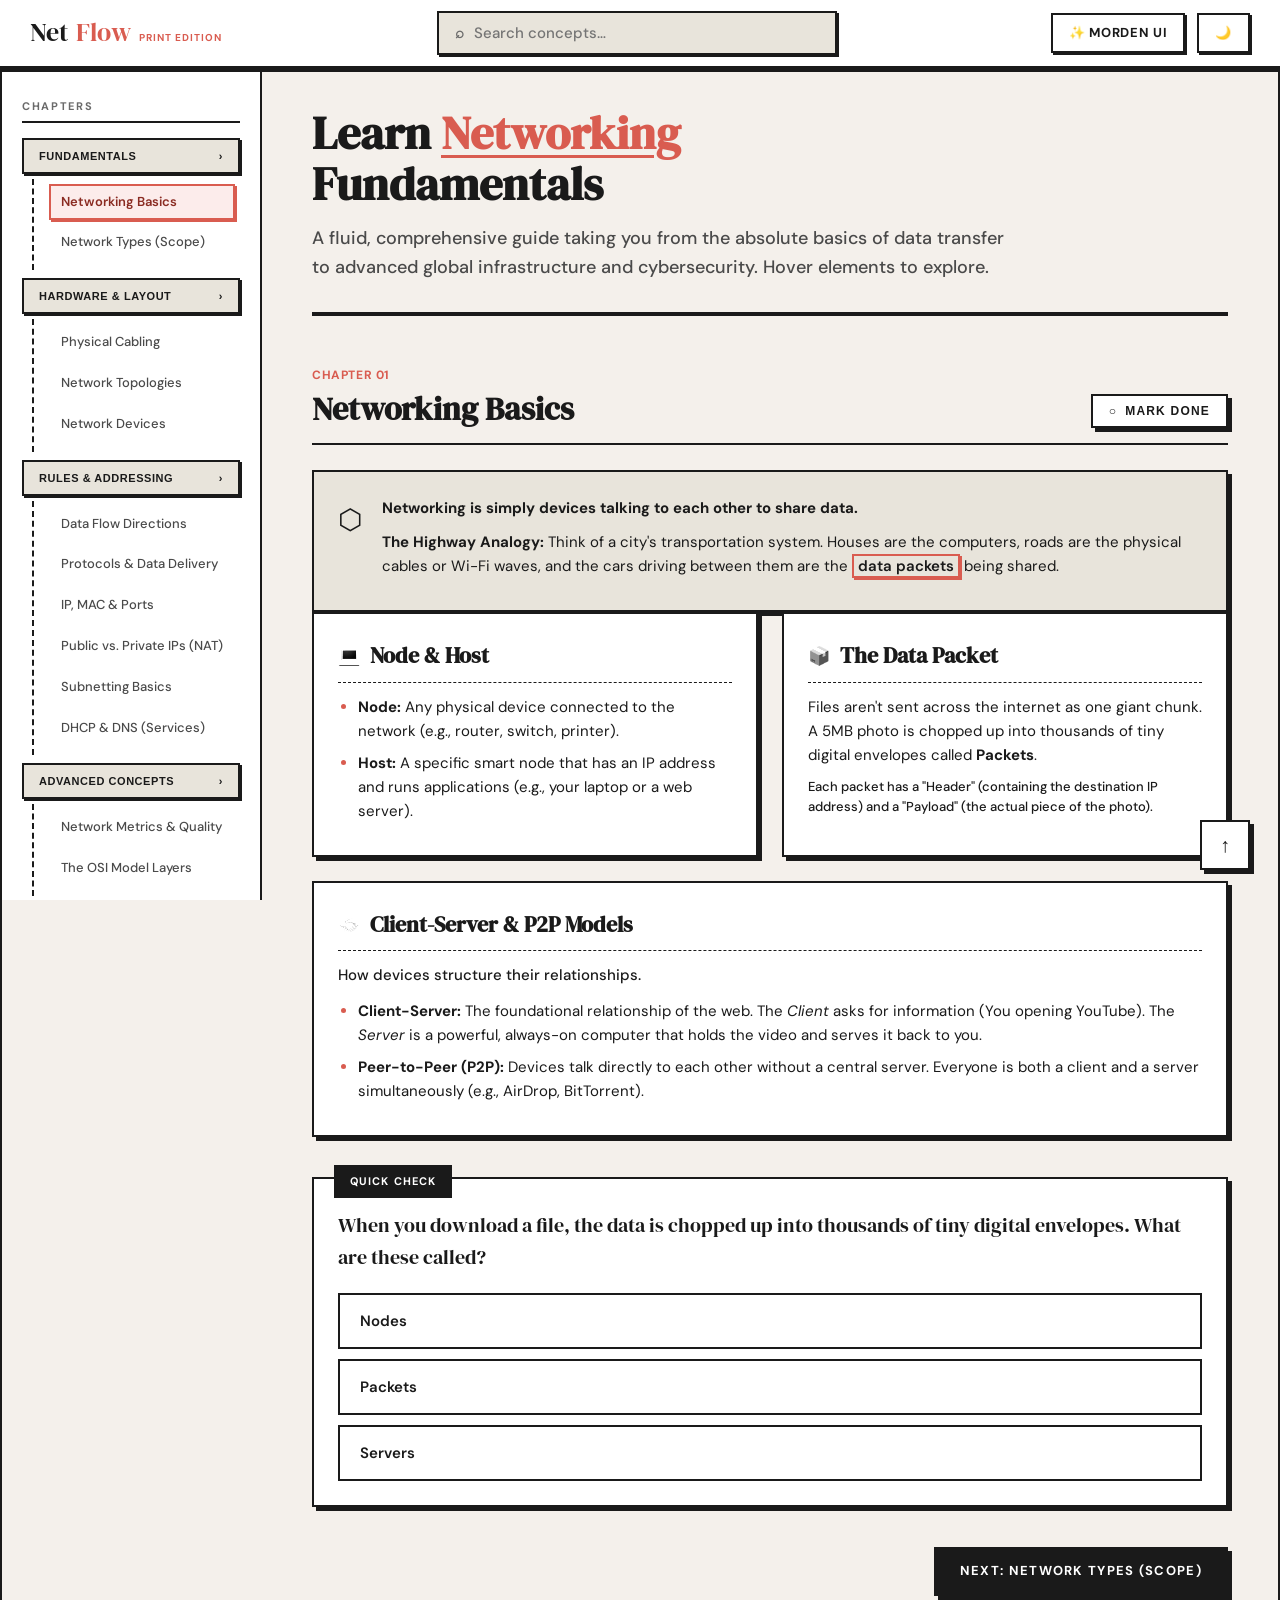
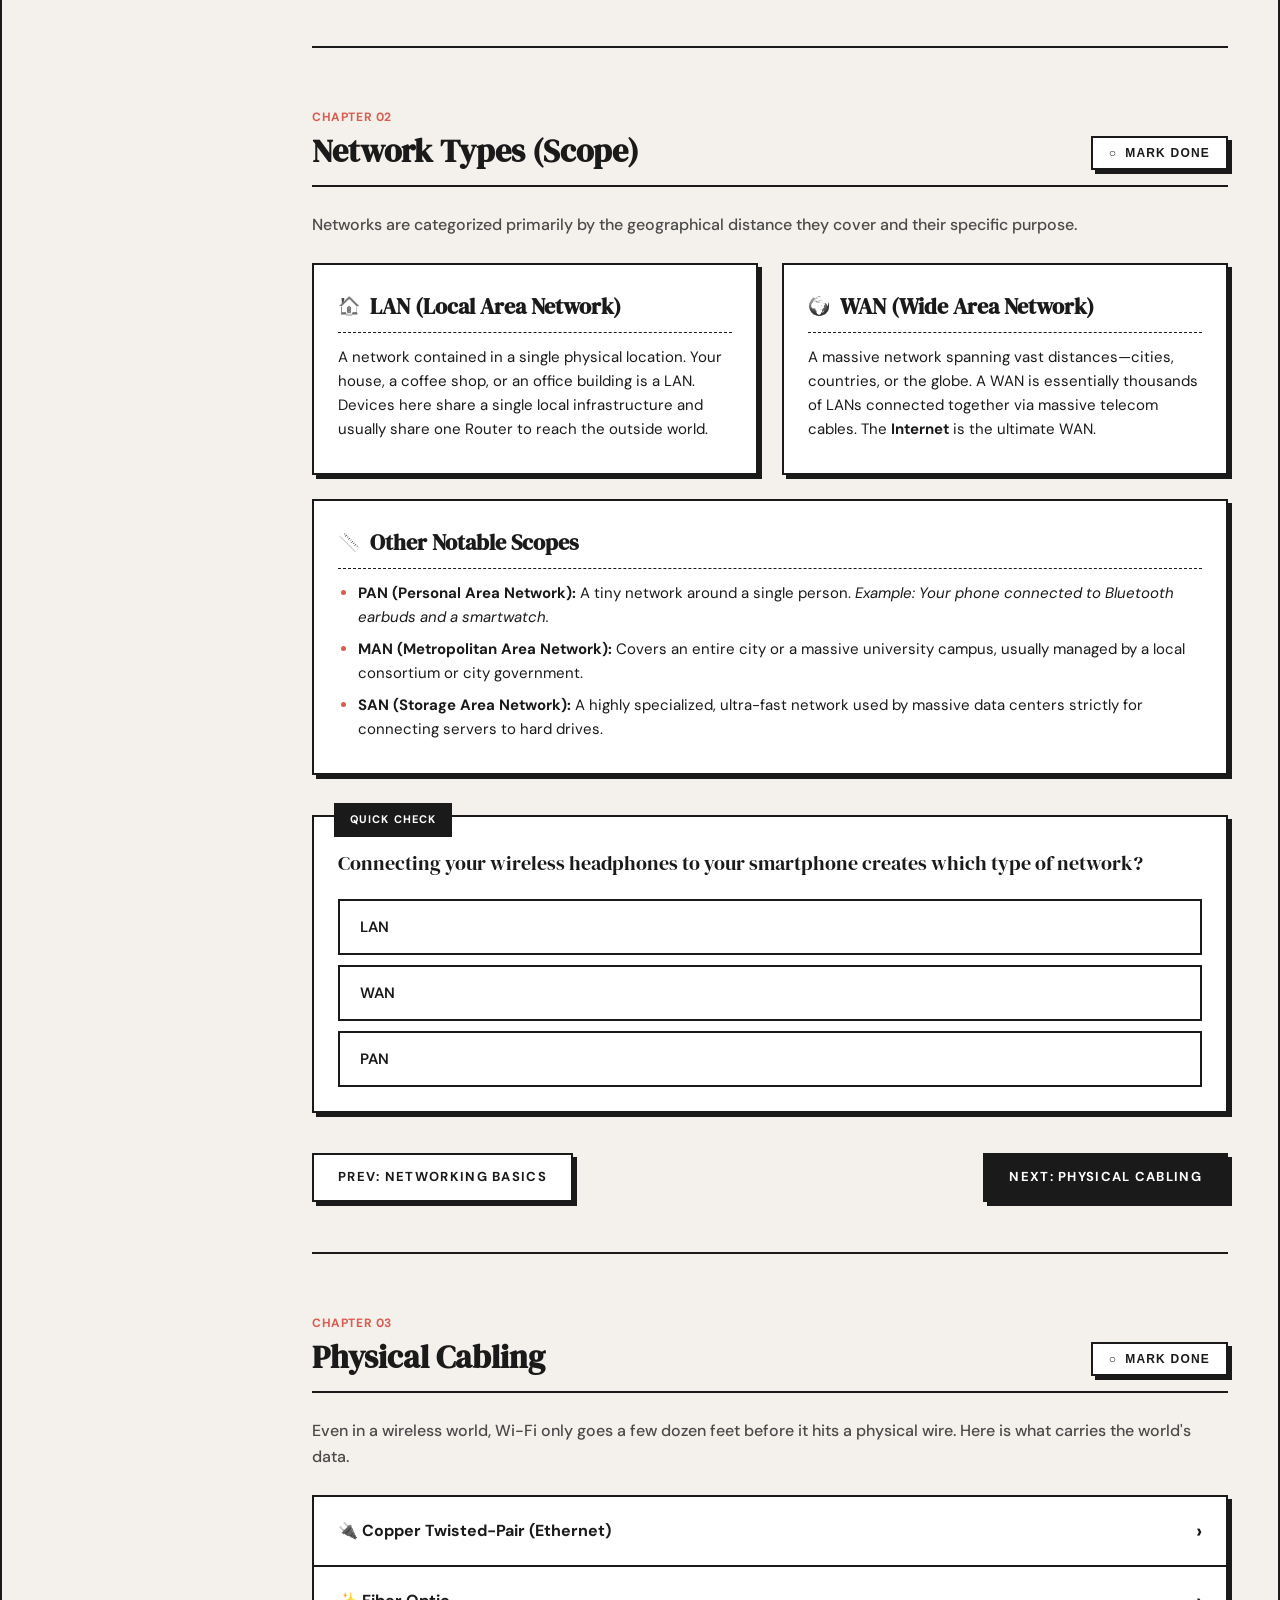
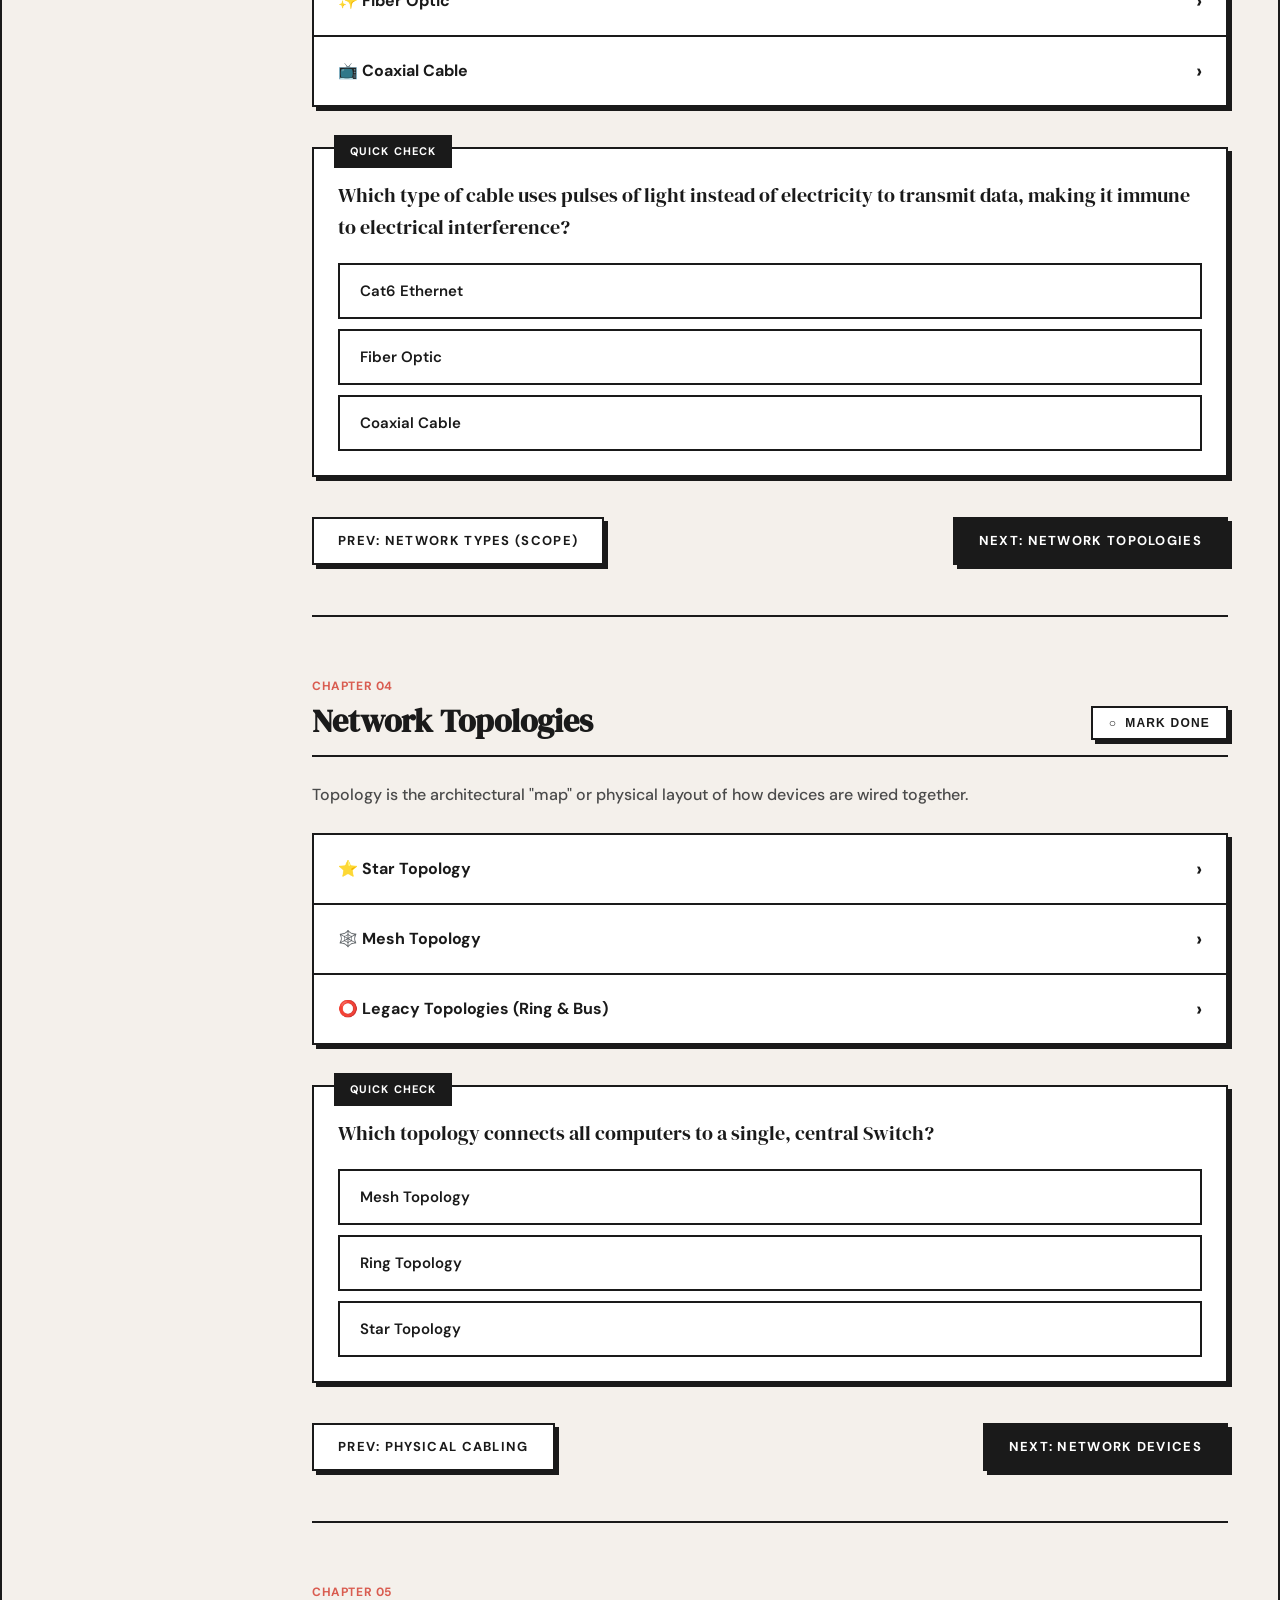
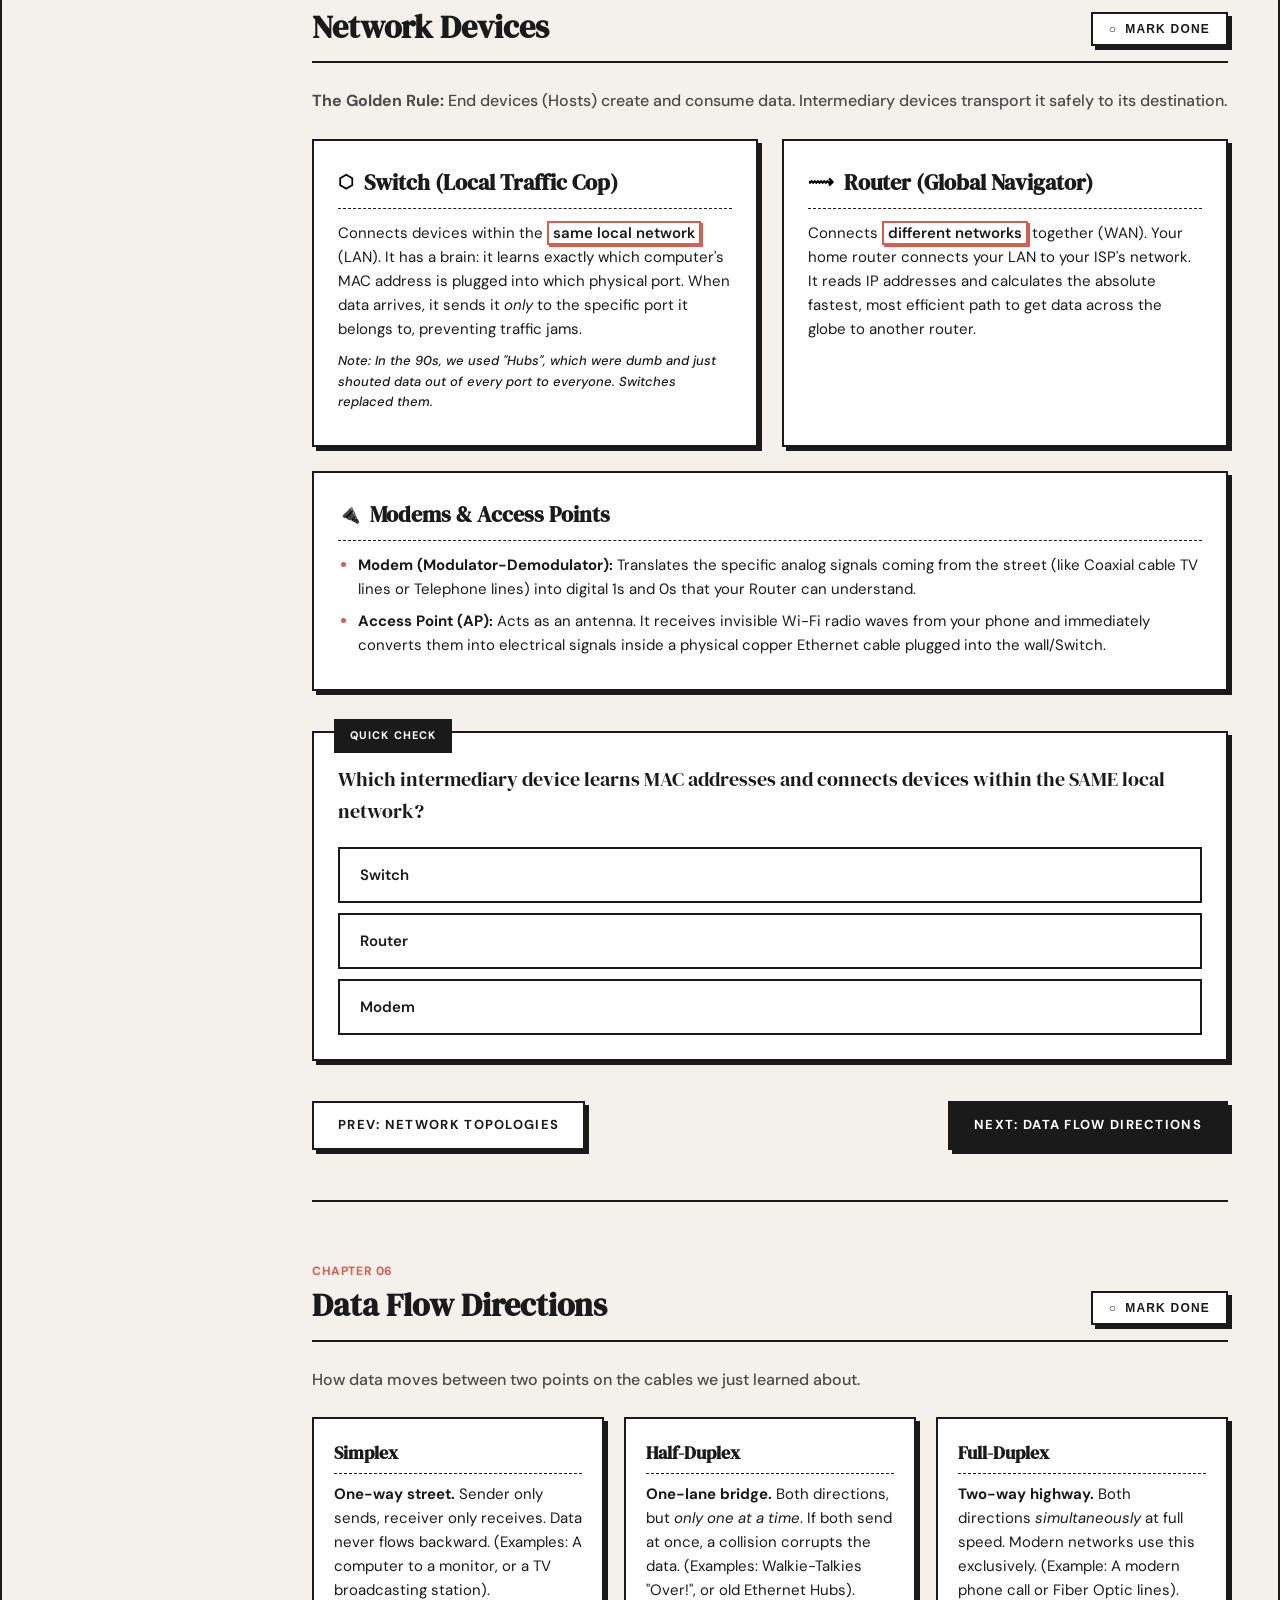
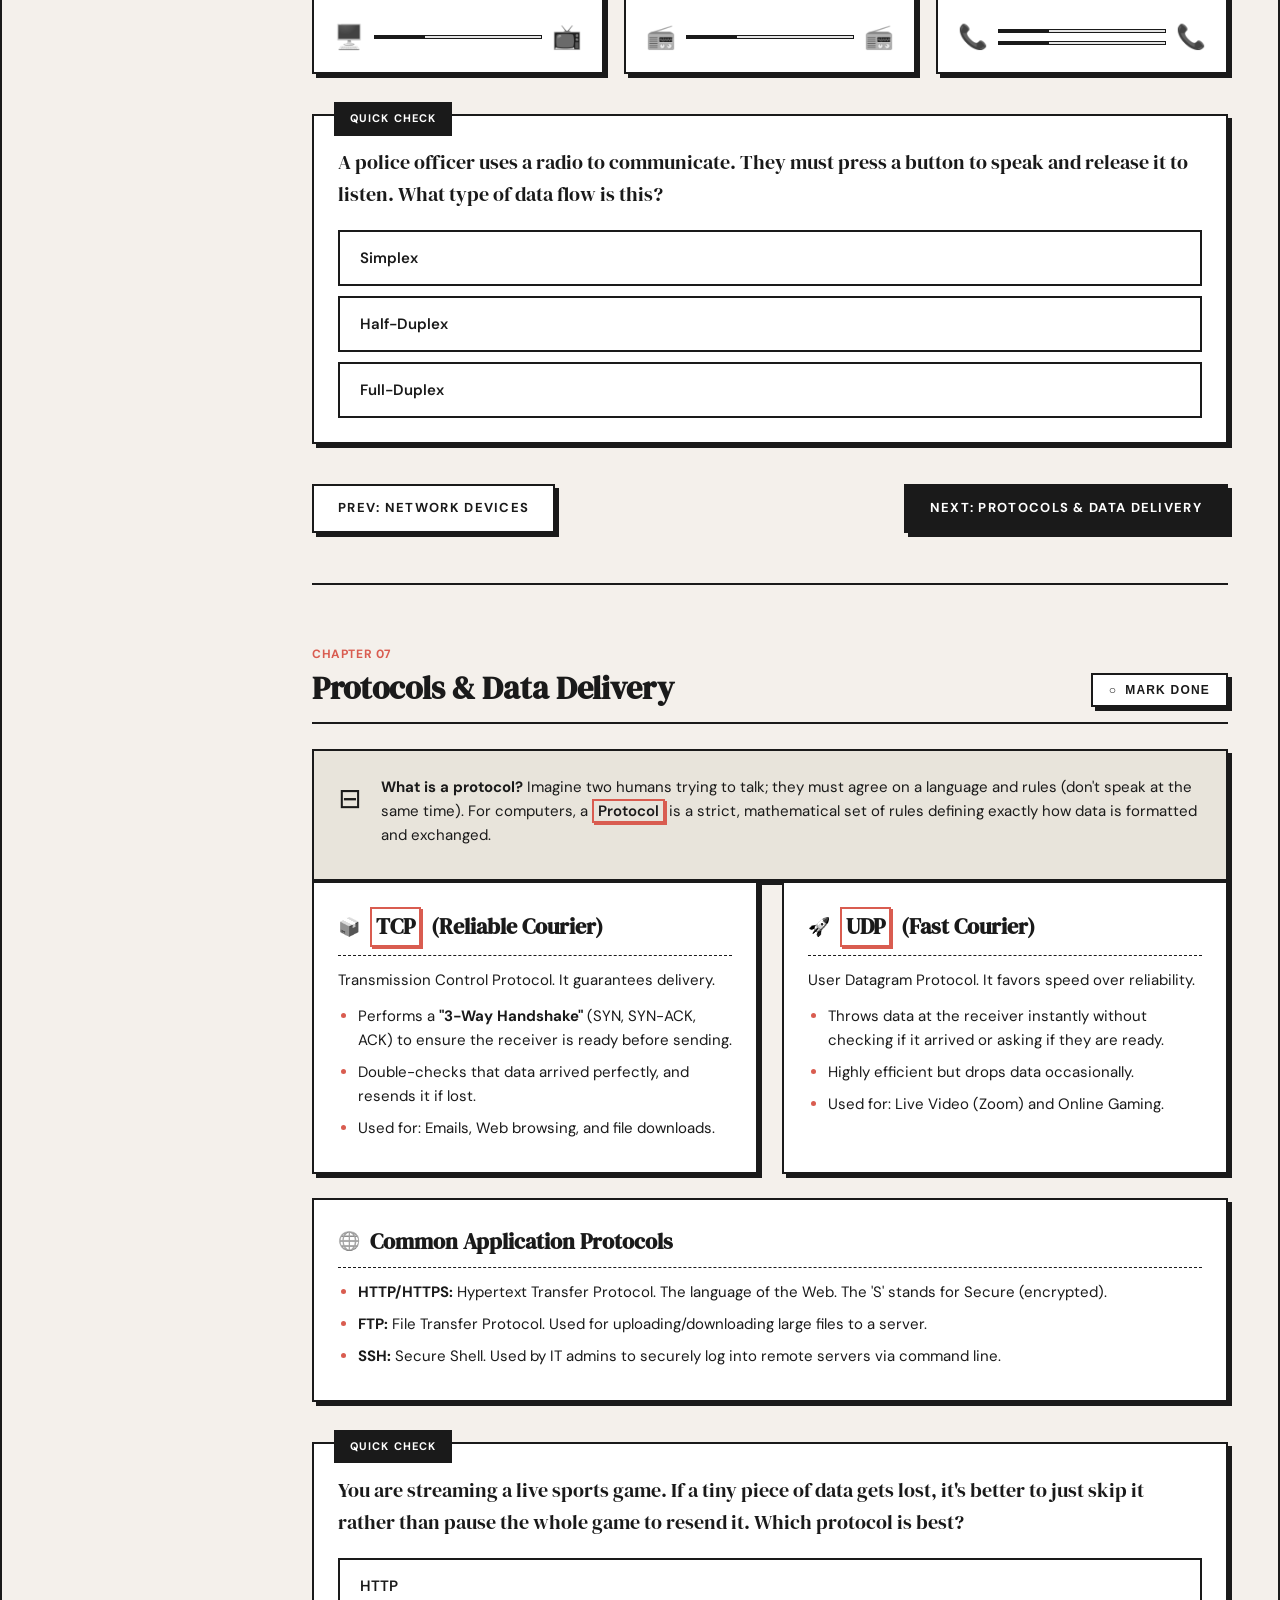
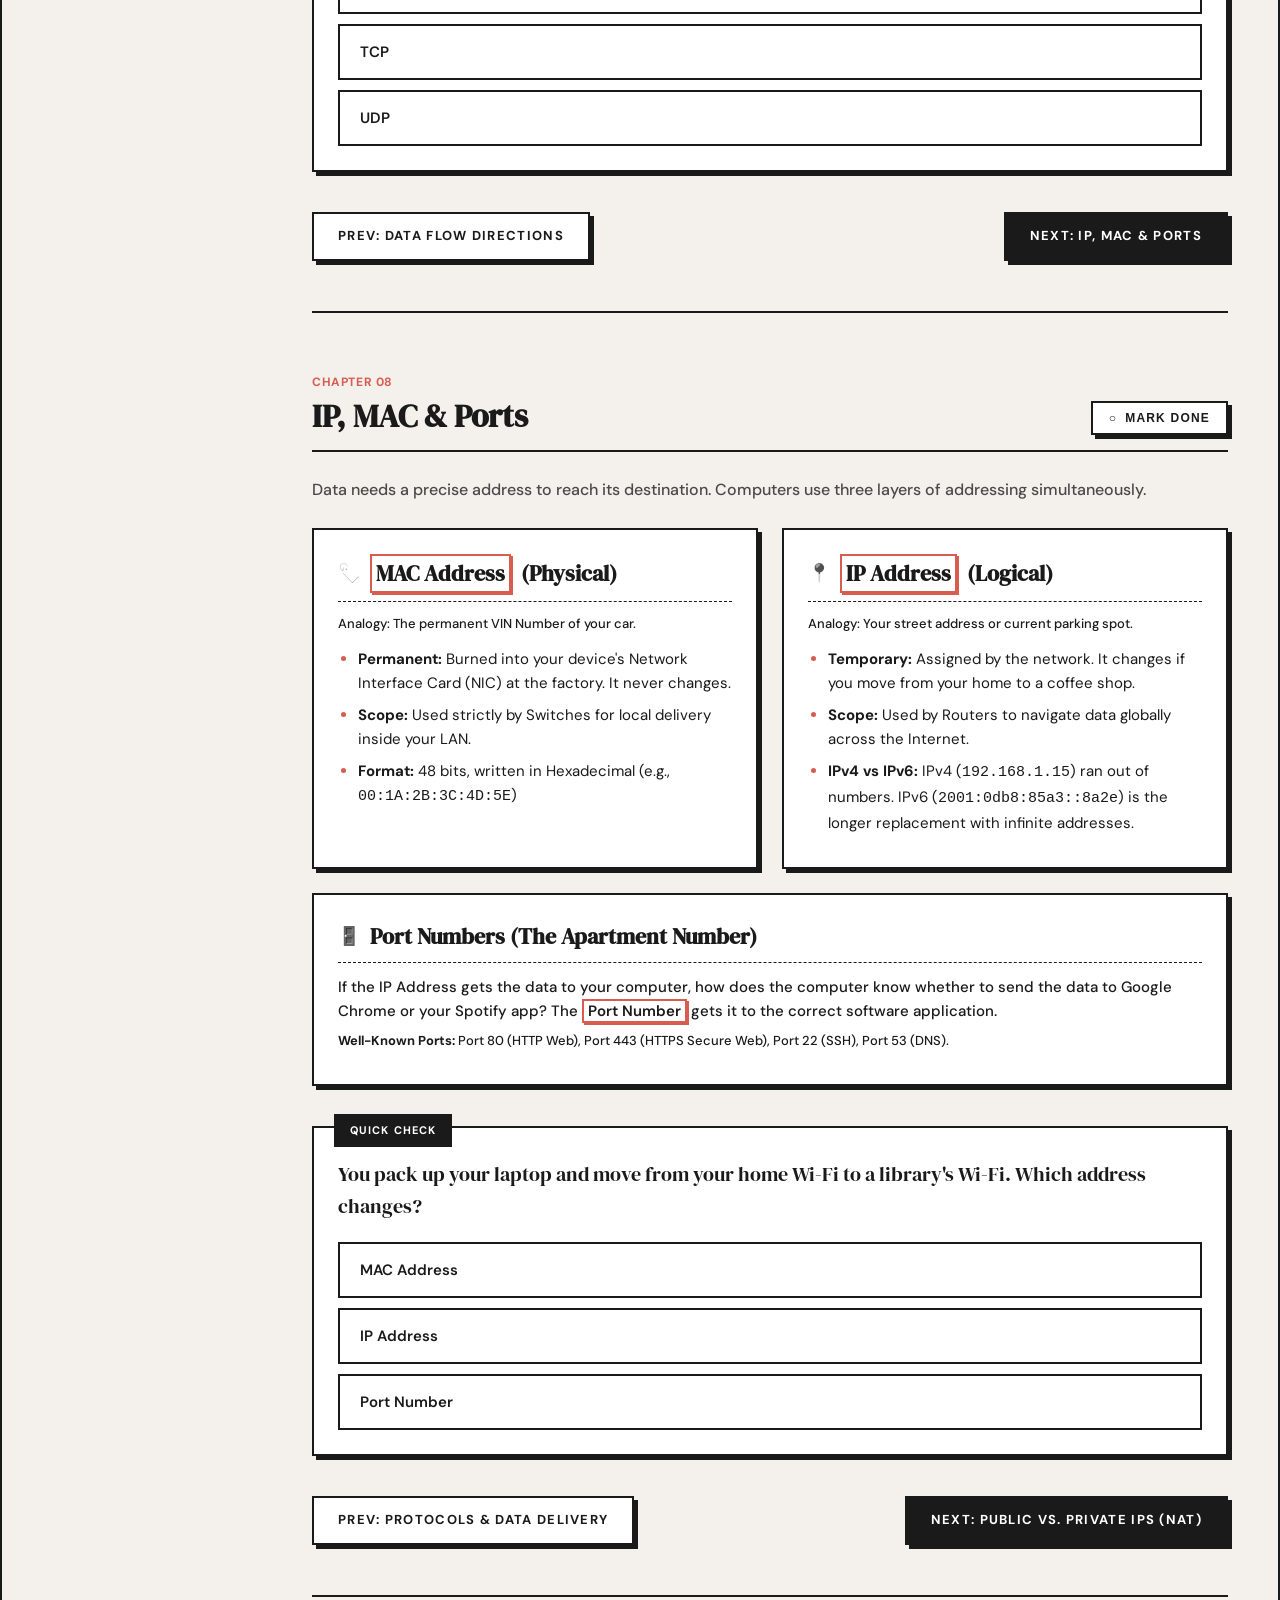
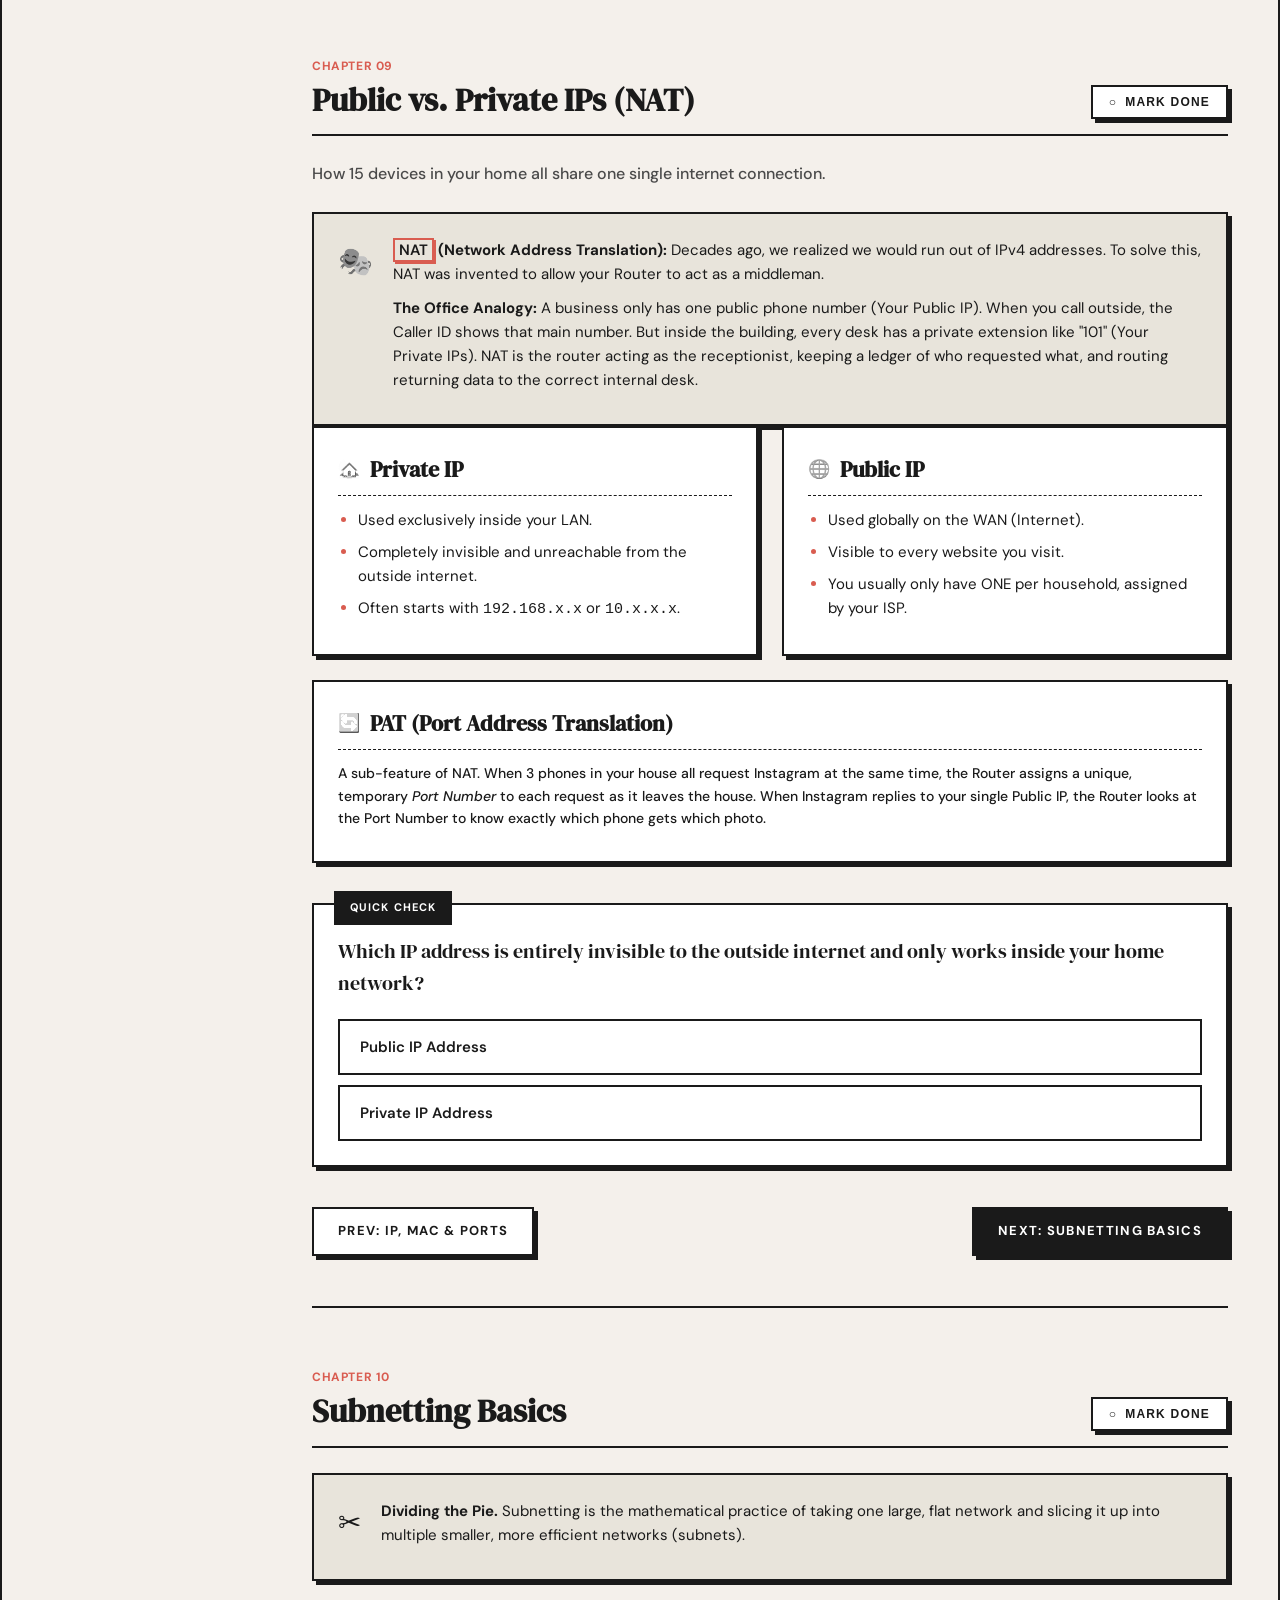
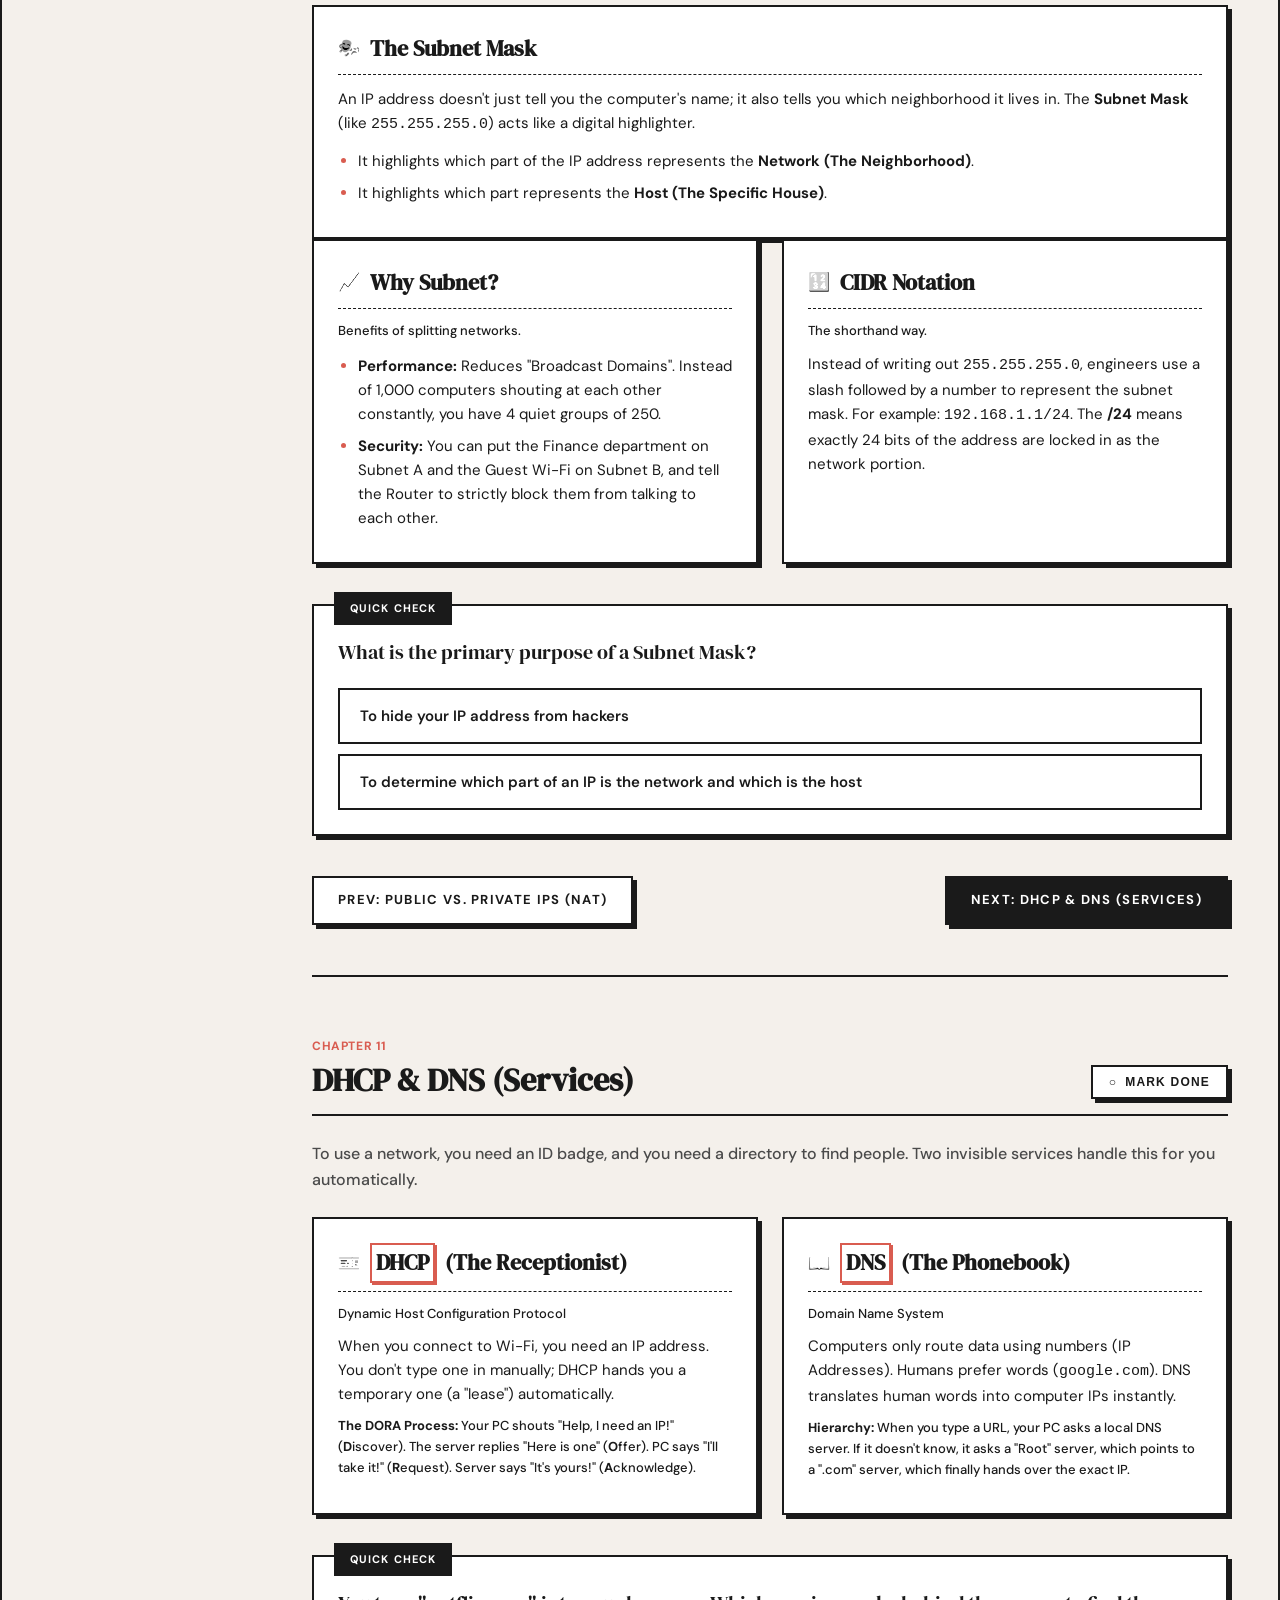
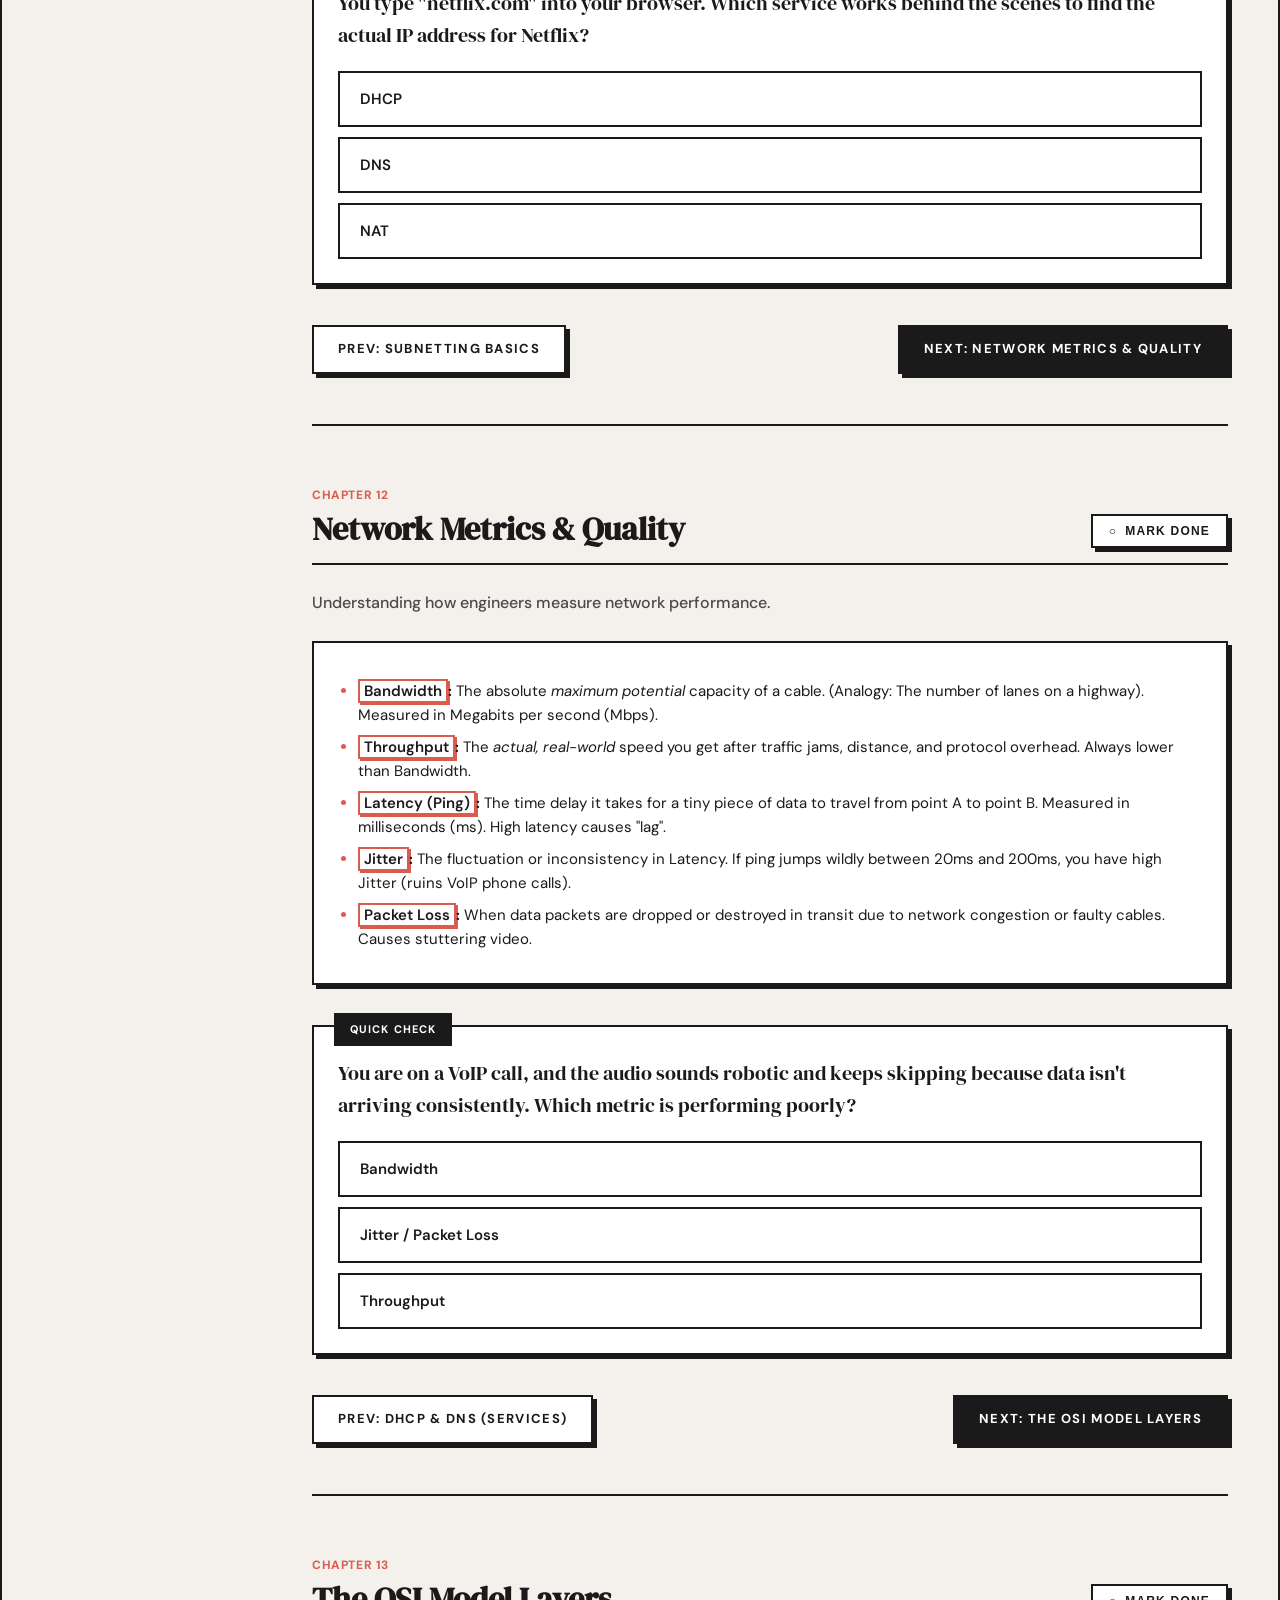
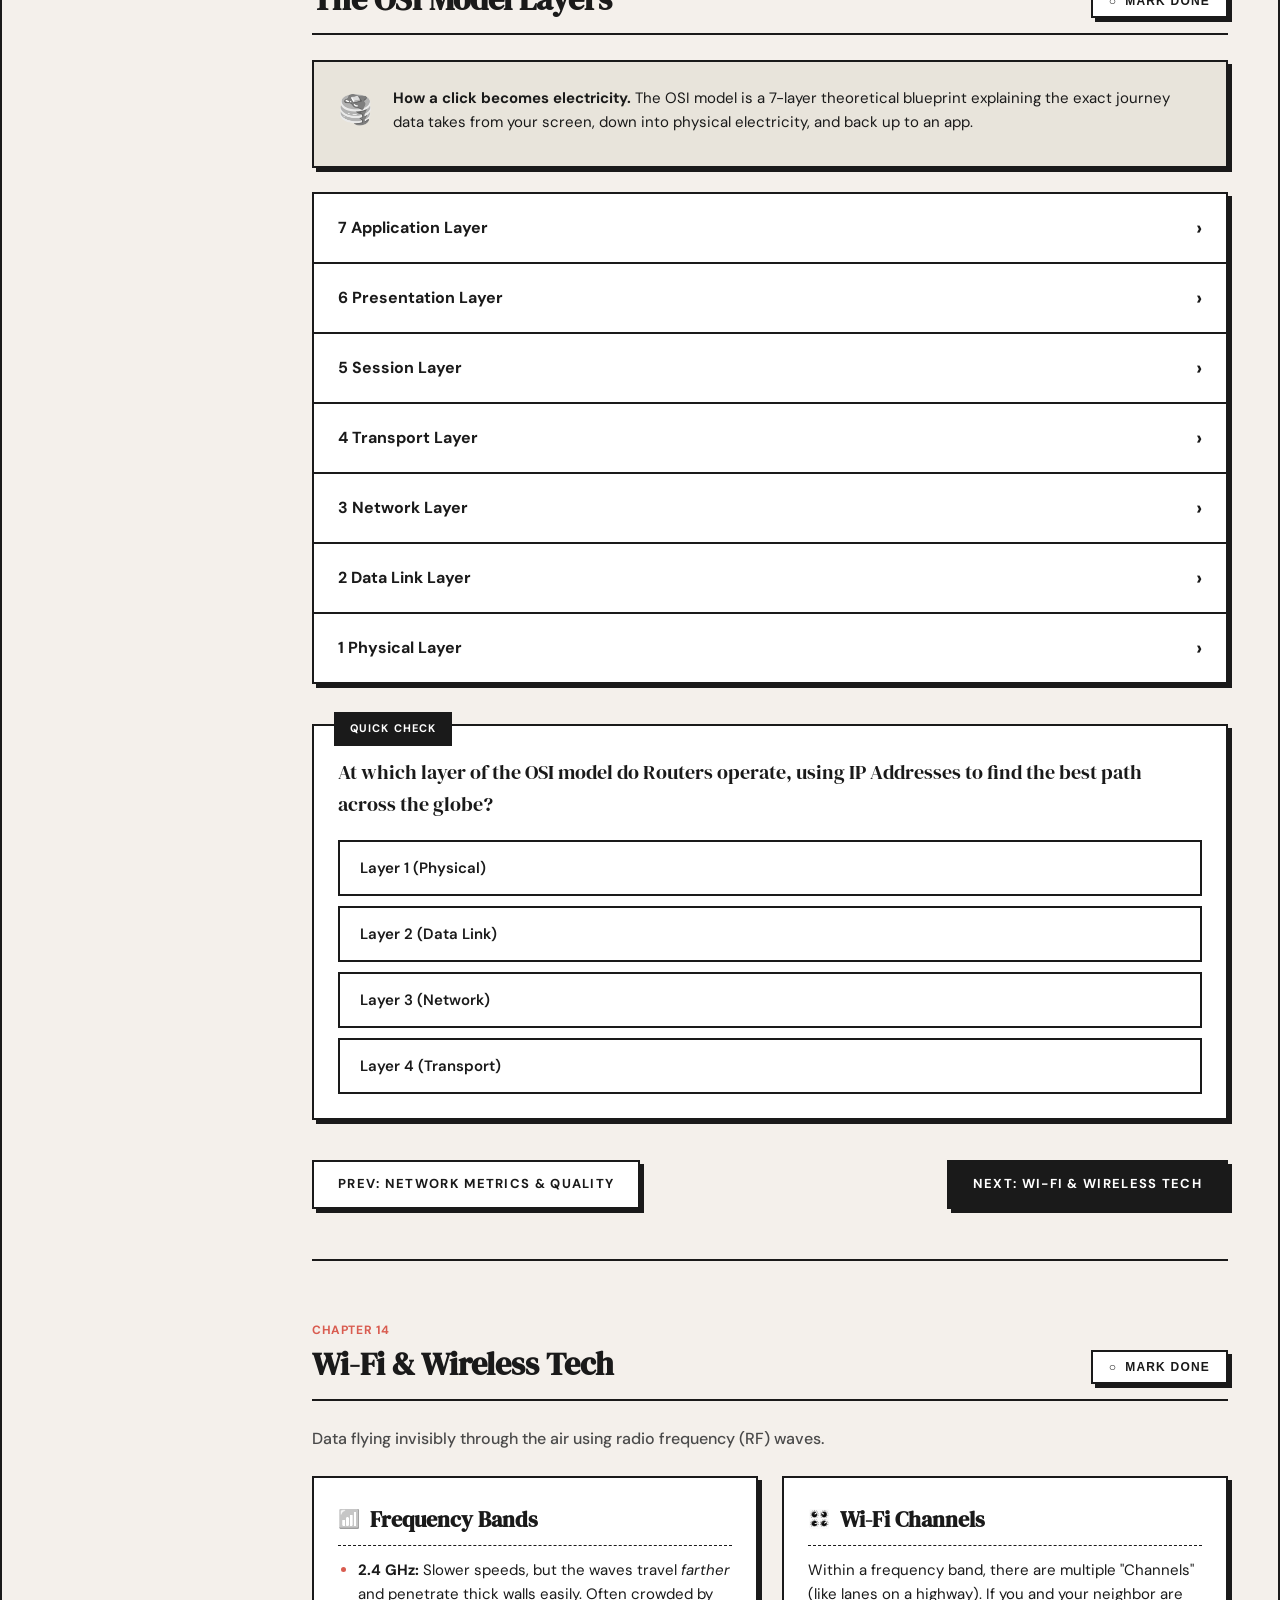
==== print-mode.html @ f4e737f8 "Reposition theme toggle button in print-mode.html" ====
<!DOCTYPE html>
<html lang="en" data-theme="light">
<head>
    <meta charset="UTF-8">
    <meta name="viewport" content="width=device-width, initial-scale=1.0">
    <title>NetFlow — Print Mode</title>
    <link rel="preconnect" href="https://fonts.googleapis.com">
    <link href="https://fonts.googleapis.com/css2?family=DM+Sans:wght@400;500;600;700&family=DM+Serif+Display&display=swap" rel="stylesheet">
    <style>
        /* ==========================================
           TACTILE / PRINT MODE CSS
           ========================================== */
        * { box-sizing: border-box; margin: 0; padding: 0; }

        :root {
            /* Paper & Ink Theme */
            --bg: #f4f0eb; /* Rough paper off-white */
            --surface: #ffffff;
            --surface2: #e8e4db;
            --border: #1a1a1a; /* Heavy ink border */
            --text: #1a1a1a;
            --text2: #4a4a4a;
            --text3: #6a6a6a;

            /* Earthy / Tactile Accents */
            --accent: #d95c50; /* Terracotta red */
            --accent-bg: #fceceb;
            --accent-text: #8a2b22;

            --teal: #2f7a62; --teal-bg: #e1f0ec;
            --amber: #b87311; --amber-bg: #fdf3e1;
            --red: #c93a3a; --red-bg: #fcebeb;

            --r: 0px; /* Sharp corners */
            --r-sm: 0px;
            --nav-h: 68px; /* Height of top nav */
            --hard-shadow: 4px 4px 0px var(--border);
            --hard-shadow-hover: 2px 2px 0px var(--border);
        }

        /* Dark Mode (Blueprint / Blueprint Inverted) */
        [data-theme="dark"] {
            --bg: #161616;
            --surface: #222222;
            --surface2: #2a2a2a;
            --border: #e0e0e0;
            --text: #f0f0f0;
            --text2: #b0b0b0;
            --text3: #808080;
            --accent: #e87a6f;
            --accent-bg: #3a1c1a;
            --accent-text: #fceceb;
            --teal: #4db393; --teal-bg: #123328;
            --amber: #e69d35; --amber-bg: #3b2304;
            --red: #e85a5a; --red-bg: #3d1010;
        }

        body {
            font-family: 'DM Sans', system-ui, sans-serif;
            background: var(--bg);
            color: var(--text);
            font-size: 15px;
            line-height: 1.6;
            -webkit-font-smoothing: antialiased;
            overflow-y: scroll;
        }

        /* ==========================================
           GLOBAL LAYOUT (TOP NAV + 3 COLUMNS)
           ========================================== */
        .layout-wrapper { display: flex; flex-direction: column; min-height: 100vh; }

        /* Sticky Top Nav */
        .top-nav { position: sticky; top: 0; z-index: 1000; display: flex; justify-content: space-between; align-items: center; padding: 0 30px; height: var(--nav-h); background: var(--surface); border-bottom: 2px solid var(--border); box-shadow: 0 4px 0 var(--border); }

        .brand { font-family: 'DM Serif Display', serif; font-size: 26px; color: var(--text); text-decoration: none; display: flex; align-items: baseline; gap: 8px;}
        .brand span { color: var(--accent); }
        .brand-sub { font-family: 'DM Sans', sans-serif; font-size: 10px; font-weight: 700; text-transform: uppercase; letter-spacing: 0.1em; color: var(--text3); margin-bottom: 5px; }

        /* Search Bar in Header */
        .sw { display: flex; align-items: center; gap: 10px; background: var(--surface2); border: 2px solid var(--border); padding: 8px 16px; width: 400px; box-shadow: 2px 2px 0 var(--border); transition: 0.2s; }
        .sw:focus-within { background: var(--surface); transform: translate(-2px, -2px); box-shadow: var(--hard-shadow); }
        .si { font-weight: bold; color: var(--text3); }
        #sInput { border: none; background: transparent; outline: none; color: var(--text); width: 100%; font-size: 15px; font-weight: 500; font-family: inherit; }
        #sClear { background: transparent; border: none; font-weight: bold; cursor: pointer; opacity: 0; pointer-events: none; transition: 0.2s; color: var(--border); }
        #sClear.on { opacity: 1; pointer-events: all; }

        /* Nav Buttons */
        .nav-actions { display: flex; gap: 12px; }
        .neo-btn { background: var(--surface); border: 2px solid var(--border); color: var(--text); padding: 8px 16px; cursor: pointer; font-size: 13px; font-weight: 700; text-transform: uppercase; letter-spacing: 0.05em; text-decoration: none; box-shadow: 2px 2px 0 var(--border); transition: all 0.1s; display: inline-flex; align-items: center; justify-content: center; }
        .neo-btn:hover { background: var(--surface2); transform: translate(1px, 1px); box-shadow: 1px 1px 0 var(--border); }
        .neo-btn:active { transform: translate(2px, 2px); box-shadow: none; }

        /* 3-Column Grid - INCREASED MAX WIDTH FOR LAPTOPS */
        .app { display: grid; grid-template-columns: 280px 1fr 280px; max-width: 1650px; margin: 0 auto; width: 100%; background: var(--bg); flex: 1; align-items: start; border-left: 2px solid var(--border); border-right: 2px solid var(--border); }

        /* Sidebars */
        .sidebar { position: sticky; top: var(--nav-h); height: calc(100vh - var(--nav-h)); overflow-y: auto; padding: 30px 20px; background: var(--surface); display: flex; flex-direction: column;}
        .sidebar::-webkit-scrollbar { width: 4px; }
        .sidebar::-webkit-scrollbar-thumb { background: var(--border); }
        .ls { border-right: 2px solid var(--border); }
        .rs { border-left: 2px solid var(--border); }

        .sb-title { font-size: 11px; font-weight: 700; color: var(--text3); text-transform: uppercase; letter-spacing: 0.15em; margin-bottom: 15px; border-bottom: 2px solid var(--text); padding-bottom: 5px;}

        /* Nav Tree (Left Sidebar) */
        .nf { margin-bottom: 8px; }
        .nf .fb { width: 100%; text-align: left; padding: 10px 15px; background: var(--surface2); border: 2px solid var(--border); font-size: 11px; font-weight: 700; color: var(--text); text-transform: uppercase; letter-spacing: 0.05em; cursor: pointer; display: flex; justify-content: space-between; box-shadow: 2px 2px 0 var(--border); transition: 0.1s; margin-bottom: 5px;}
        .nf .fb:hover { transform: translate(1px, 1px); box-shadow: 1px 1px 0 var(--border); }
        .nf .fa { transition: transform 0.2s; font-weight: bold; }
        .nf.open .fa { transform: rotate(90deg); color: var(--accent); }
        .nf .fi { display: none; padding: 5px 5px 5px 15px; border-left: 2px dashed var(--border); margin-left: 10px; }
        .nf .fb.open + .fi { display: block; }

        .ni { display: block; padding: 6px 10px; margin-bottom: 4px; color: var(--text2); font-size: 13px; font-weight: 500; text-decoration: none; transition: 0.1s; border: 2px solid transparent; }
        .ni:hover { background: var(--surface2); color: var(--text); border: 2px solid var(--border); }
        .ni.active, .ni.cur { background: var(--accent-bg); color: var(--accent-text); border: 2px solid var(--accent); font-weight: 600; box-shadow: 2px 2px 0 var(--accent); }

        /* Progress Box */
        .sb-prog { padding: 20px 0 0 0; border-top: 2px dashed var(--border); margin-top: auto; }
        .sp-label { display: flex; justify-content: space-between; font-size: 11px; font-weight: 700; text-transform: uppercase; color: var(--text); margin-bottom: 10px; }
        .sp-trk { height: 12px; border: 2px solid var(--border); background: var(--surface); width: 100%; }
        #pFill { height: 100%; background: var(--accent); width: 0%; transition: width 0.4s ease; border-right: 2px solid var(--border); }

        /* Right Sidebar (Outline) */
        .oli { display: block; padding: 6px 0; font-size: 13px; color: var(--text2); text-decoration: none; font-weight: 500; border-bottom: 1px dashed var(--border); transition: 0.2s; }
        .oli:hover { color: var(--accent); padding-left: 5px; }
        .oli.cur { color: var(--accent); font-weight: 700; padding-left: 5px; }
        .oln { opacity: 0.5; margin-right: 8px; font-family: monospace; }

        /* ==========================================
           MAIN CONTENT AREA
           ========================================== */
        .main { padding: 50px 80px; max-width: 100%; min-width: 0; }
        .pi { margin-bottom: 50px; padding-bottom: 30px; border-bottom: 4px solid var(--border); }
        .pi h1 { font-family: 'DM Serif Display', serif; font-size: 46px; line-height: 1.1; color: var(--text); margin-bottom: 15px; }
        .pi em { color: var(--accent); font-style: normal; text-decoration: underline; text-decoration-thickness: 3px; text-underline-offset: 6px; }
        .pi p { color: var(--text2); font-size: 18px; max-width: 700px; font-weight: 500; }

        #noRes { display: none; text-align: center; padding: 40px; background: var(--surface2); border: 2px dashed var(--border); font-weight: bold; margin-bottom: 30px; }
        #noRes.show { display: block; }

        /* Chapters */
        .chapter { margin-bottom: 60px; padding-bottom: 50px; border-bottom: 2px solid var(--border); opacity: 0; transform: translateY(10px); transition: opacity 0.5s, transform 0.5s; }
        .chapter.vis { opacity: 1; transform: translateY(0); }

        .ch { display: flex; justify-content: space-between; align-items: flex-end; margin-bottom: 25px; border-bottom: 2px solid var(--text); padding-bottom: 15px; gap: 20px;}
        .chl h2 { font-family: 'DM Serif Display', serif; font-size: 32px; color: var(--text); line-height: 1.2;}
        .chn { font-size: 12px; font-weight: 700; color: var(--accent); letter-spacing: 0.05em; display: block; margin-bottom: 5px; }

        /* Mark Done Button */
        .db { background: var(--surface); border: 2px solid var(--border); padding: 8px 16px; color: var(--text); font-size: 12px; font-weight: 700; text-transform: uppercase; letter-spacing: 0.1em; cursor: pointer; transition: 0.1s; box-shadow: var(--hard-shadow); display: flex; align-items: center; gap: 8px; white-space: nowrap;}
        .db:hover { transform: translate(2px, 2px); box-shadow: var(--hard-shadow-hover); background: var(--surface2); }
        .db.mk { background: var(--accent); color: var(--surface); box-shadow: var(--hard-shadow); }
        .db.mk:hover { transform: translate(2px, 2px); box-shadow: var(--hard-shadow-hover); }

        .soft { color: var(--text2); margin-bottom: 25px; font-size: 16px; font-weight: 500; }

        /* Panels */
        .g2 { display: grid; grid-template-columns: 1fr 1fr; gap: 24px; margin-bottom: 24px; }
        @media(max-width: 1100px) { .g2 { grid-template-columns: 1fr; } }

        .pnl, .co { background: var(--surface); border: 2px solid var(--border); padding: 24px; box-shadow: var(--hard-shadow); }
        .pnl h3 { font-family: 'DM Serif Display', serif; font-size: 22px; color: var(--text); margin-bottom: 12px; display: flex; align-items: center; gap: 10px; border-bottom: 1px dashed var(--border); padding-bottom: 8px; }
        .ai { font-size: 18px; filter: grayscale(100%) contrast(200%); }
        .pnl p, .pnl li, .co p { font-size: 15px; color: var(--text); margin-bottom: 8px;}
        .cl { padding-left: 20px; margin-top: 12px; }
        .cl li { margin-bottom: 8px; }
        .cl li::marker { font-weight: bold; color: var(--accent); }
        mark { background: transparent; border: 2px solid var(--accent); color: var(--text); padding: 0 4px; font-weight: 600; box-shadow: 2px 2px 0 var(--accent); }

        /* Callout */
        .co { display: flex; gap: 20px; background: var(--surface2); align-items: flex-start;}
        .co-ico { font-size: 28px; filter: grayscale(100%); margin-top: 2px;}

        /* Accordions */
        .acc { border: 2px solid var(--border); background: var(--surface); margin-bottom: 24px; box-shadow: var(--hard-shadow); }
        .aci { border-bottom: 2px solid var(--border); }
        .aci:last-child { border-bottom: none; }
        .ach { padding: 18px 24px; cursor: pointer; font-weight: 700; font-size: 16px; display: flex; justify-content: space-between; align-items: center; background: var(--surface); transition: background 0.2s; }
        .ach:hover { background: var(--surface2); }
        .aar { color: var(--text); transition: 0.2s; font-size: 20px; font-weight: bold; }
        .aci.open .aar { transform: rotate(90deg); color: var(--accent); }
        .acb { max-height: 0; overflow: hidden; transition: max-height 0.3s cubic-bezier(0, 1, 0, 1); padding: 0 24px; opacity: 0; background: var(--bg); }
        .aci.open .acb { max-height: 1000px; padding-bottom: 24px; opacity: 1; transition: max-height 0.5s ease, opacity 0.5s ease; border-top: 1px dashed var(--border); padding-top: 15px; }
        .acb p { margin-bottom: 10px; font-size: 15px; color: var(--text); }
        .acb ul { padding-left: 20px; }
        .acb li { margin-bottom: 8px; font-size: 15px; color: var(--text); }
        .acb li::marker { font-weight: bold; color: var(--accent); }

        /* Quiz */
        .qw { border: 2px solid var(--border); background: var(--surface); margin-top: 40px; box-shadow: var(--hard-shadow); position: relative; }
        .qt { padding: 8px 16px; background: var(--border); font-size: 11px; font-weight: 700; color: var(--surface); text-transform: uppercase; letter-spacing: 0.1em; display: inline-block; position: absolute; top: -14px; left: 20px; }
        .qpan { padding: 30px 24px 24px; }
        .qq { font-family: 'DM Serif Display', serif; font-size: 20px; color: var(--text); margin-bottom: 20px; }
        .qo-wrap { display: flex; flex-direction: column; gap: 10px; }
        .qo { padding: 14px 20px; border: 2px solid var(--border); cursor: pointer; font-size: 15px; font-weight: 600; color: var(--text); background: var(--surface); transition: 0.1s; }
        .qo:hover { background: var(--surface2); transform: translate(2px, 2px); box-shadow: 2px 2px 0 var(--border); }
        .qo.ok { background: var(--teal); border-color: var(--border); color: var(--surface); }
        .qo.ng { background: var(--red); border-color: var(--border); color: var(--surface); text-decoration: line-through; }
        .qfb { display: none; margin-top: 20px; padding: 16px 20px; border: 2px dashed var(--border); font-weight: 600; font-size: 15px; }
        .qfb.show { display: block; }
        .qf-ok { background: var(--teal-bg); }
        .qf-ng { background: var(--red-bg); }

        /* Chapter Navigation */
        .cnav { display: flex; justify-content: space-between; margin-top: 40px; }
        .cnb { padding: 12px 24px; border: 2px solid var(--border); font-size: 13px; font-weight: 700; color: var(--text); text-transform: uppercase; letter-spacing: 0.1em; cursor: pointer; background: var(--surface); transition: 0.1s; text-decoration: none; box-shadow: var(--hard-shadow); }
        .cnb:hover { transform: translate(2px, 2px); box-shadow: var(--hard-shadow-hover); background: var(--surface2); }
        .cnb.next { background: var(--border); color: var(--surface); }
        .cnb.next:hover { background: var(--text2); }
        .cnb.ghost { opacity: 0; pointer-events: none; }

        /* Flow specific UI */
        .flg { display: grid; grid-template-columns: repeat(3, 1fr); gap: 20px; margin-bottom: 20px; }
        @media(max-width: 1100px) { .flg { grid-template-columns: 1fr; } }
        .flr { background: var(--surface); border: 2px solid var(--border); padding: 20px; box-shadow: var(--hard-shadow); }
        .fli h4 { font-family: 'DM Serif Display', serif; font-size: 18px; color: var(--text); margin-bottom: 8px; border-bottom: 1px dashed var(--border); padding-bottom: 5px; }
        .fli p { font-size: 15px; color: var(--text); }
        .flv { display: flex; align-items: center; justify-content: center; gap: 10px; margin-top: 20px; height: 30px; filter: grayscale(100%); }
        .fn { font-size: 24px; }
        .fp { flex: 1; display: flex; flex-direction: column; gap: 8px; }
        .pl { height: 4px; background: var(--surface2); border: 1px solid var(--border); position: relative; overflow: hidden;}
        .pd { position: absolute; top: 0; width: 30%; height: 100%; background: var(--text); }
        .pdr { animation: moveR 1.5s linear infinite; }
        .pdl { animation: moveL 1.5s linear infinite; }
        .pdb { animation: moveB 3s linear infinite; }
        @keyframes moveR { 0% { left: -30%; } 100% { left: 100%; } }
        @keyframes moveL { 0% { right: -30%; } 100% { right: 100%; } }
        @keyframes moveB { 0% { left: -30%; } 45% { left: 100%; } 50% { left: 100%; } 95% { left: -30%; } 100% { left: -30%; } }

        /* Global loader */
        #ldr { position: fixed; inset: 0; background: var(--bg); z-index: 99999; display: flex; flex-direction: column; align-items: center; justify-content: center; transition: opacity 0.5s ease; border: 10px solid var(--border); }
        #ldr.out { opacity: 0; pointer-events: none; }
        .ldr-brand { font-family: 'DM Serif Display', serif; font-size: 48px; color: var(--text); margin-bottom: 10px;}
        .ldr-brand span { color: var(--accent); }
        .ldr-sub { font-size: 12px; font-weight: bold; color: var(--text3); text-transform: uppercase; letter-spacing: 0.2em; border-top: 2px solid var(--border); padding-top: 10px;}

        /* Top scroll progress */
        #sProgress { position: fixed; top: var(--nav-h); left: 0; height: 4px; background: var(--accent); z-index: 999; width: 0%; transition: width 0.1s linear; }

        /* FAB */
        #fabTop { position: fixed; bottom: 30px; right: 30px; background: var(--surface); border: 2px solid var(--border); width: 50px; height: 50px; display: flex; align-items: center; justify-content: center; cursor: pointer; opacity: 0; pointer-events: none; transition: 0.2s; box-shadow: var(--hard-shadow); color: var(--text); z-index: 900; font-weight: bold; font-size: 20px;}
        #fabTop.on { opacity: 1; pointer-events: all; }
        #fabTop:hover { transform: translate(2px, 2px); box-shadow: var(--hard-shadow-hover); background: var(--surface2); }

        /* ==========================================
           RESPONSIVE DESIGN
           ========================================== */
        /* Tablet/Small Laptop */
        @media (max-width: 1300px) {
            .app { grid-template-columns: 260px 1fr; }
            .rs { display: none; } /* Hide outline sidebar to give center column maximum space */
            .main { padding: 40px 50px; }
        }

        /* Mobile */
        @media (max-width: 850px) {
            .top-nav { flex-wrap: wrap; height: auto; padding: 15px 20px; gap: 15px; }
            .sw { width: 100%; order: 3; } /* Search drops to full width on mobile */

            .app { grid-template-columns: 1fr; border-left: none; border-right: none; }
            .sidebar { position: relative; top: 0; height: auto; border-right: none; border-bottom: 2px solid var(--border); padding: 20px; }

            .main { padding: 30px 20px; }
            .ch { flex-direction: column; align-items: flex-start; }
            .pi h1 { font-size: 36px; }
        }
    </style>
</head>
<body>

    <div id="ldr">
        <div class="ldr-brand">Net<span>Flow</span></div>
        <div class="ldr-sub">Print Edition</div>
    </div>

    <div class="layout-wrapper">

        <header class="top-nav">
            <a href="#" class="brand">Net<span>Flow</span> <span class="brand-sub">Print Edition</span></a>

            <div class="sw">
                <span class="si">⌕</span>
                <input type="text" id="sInput" placeholder="Search concepts…" autocomplete="off">
                <button id="sClear">✕</button>
            </div>

            <div class="nav-actions">
                <a href="index.html" class="neo-btn" title="Return to Glass UI">✨ Morden UI</a>
                <button class="neo-btn" id="themeBtn" title="Toggle Theme">🌙</button>
            </div>
        </header>

        <div id="sProgress"></div>

        <div class="app">

            <aside class="sidebar ls" id="leftSidebar">
                <div class="sb-title">Chapters</div>
                <nav id="navTree"></nav>

                <div class="sb-prog">
                    <div class="sp-label"><span>Progress</span><span id="pCount">0 / 0</span></div>
                    <div class="sp-trk"><div id="pFill"></div></div>
                </div>
            </aside>

            <main class="main" id="mc">
                <div class="pi">
                    <h1>Learn <em>Networking</em><br>Fundamentals</h1>
                    <p>A fluid, comprehensive guide taking you from the absolute basics of data transfer to advanced global infrastructure and cybersecurity. Hover elements to explore.</p>
                </div>

                <div id="noRes">
                    <h3>Nothing found</h3>
                    <p>Try "router", "protocol", or "duplex"</p>
                </div>

                <section id="basics" class="chapter gc" data-index="0" data-category="Fundamentals">
                    <div class="ch">
                        <div class="chl">
                            <span class="chn">CHAPTER 01</span>
                            <h2>Networking Basics</h2>
                        </div><button class="db" data-idx="0"><span class="dc">○</span> Mark done</button>
                    </div>
                    <div class="co cb">
                        <div class="co-ico">⬡</div>
                        <div class="co-bdy">
                            <p><strong>Networking is simply devices talking to each other to share data.</strong></p>
                            <p style="margin-top: 10px;"><strong>The Highway Analogy:</strong> Think of a city's transportation system. Houses are the computers, roads are the physical cables or Wi-Fi waves, and the cars driving between them are the <mark>data packets</mark> being shared.</p>
                        </div>
                    </div>
                    <div class="g2 mt-m">
                        <div class="pnl">
                            <h3><span class="ai">💻</span> Node & Host</h3>
                            <ul class="cl mt-s">
                                <li><strong>Node:</strong> Any physical device connected to the network (e.g., router, switch, printer).</li>
                                <li><strong>Host:</strong> A specific smart node that has an IP address and runs applications (e.g., your laptop or a web server).</li>
                            </ul>
                        </div>
                        <div class="pnl">
                            <h3><span class="ai">📦</span> The Data Packet</h3>
                            <p>Files aren't sent across the internet as one giant chunk. A 5MB photo is chopped up into thousands of tiny digital envelopes called <strong>Packets</strong>.</p>
                            <p class="soft mt-s" style="font-size:13px; margin-top: 10px;">Each packet has a "Header" (containing the destination IP address) and a "Payload" (the actual piece of the photo).</p>
                        </div>
                    </div>
                    <div class="pnl mt-m">
                        <h3><span class="ai">🤝</span> Client-Server & P2P Models</h3>
                        <p class="soft">How devices structure their relationships.</p>
                        <ul class="cl mt-s">
                            <li><strong>Client-Server:</strong> The foundational relationship of the web. The <em>Client</em> asks for information (You opening YouTube). The <em>Server</em> is a powerful, always-on computer that holds the video and serves it back to you.</li>
                            <li><strong>Peer-to-Peer (P2P):</strong> Devices talk directly to each other without a central server. Everyone is both a client and a server simultaneously (e.g., AirDrop, BitTorrent).</li>
                        </ul>
                    </div>
                    <div class="qw mt-m">
                        <div class="qt">Quick Check</div>
                        <div class="qpan">
                            <div class="qi">
                                <div class="qq">When you download a file, the data is chopped up into thousands of tiny digital envelopes. What are these called?</div>
                                <div class="qo-wrap">
                                    <div class="qo" data-c="0">Nodes</div>
                                    <div class="qo" data-c="1">Packets</div>
                                    <div class="qo" data-c="0">Servers</div>
                                </div>
                                <div class="qfb"></div>
                            </div>
                        </div>
                    </div>
                    <div class="cnav" data-idx="0"></div>
                </section>

                <section id="net-types" class="chapter gc" data-index="1" data-category="Fundamentals">
                    <div class="ch">
                        <div class="chl">
                            <span class="chn">CHAPTER 02</span>
                            <h2>Network Types (Scope)</h2>
                        </div><button class="db" data-idx="1"><span class="dc">○</span> Mark done</button>
                    </div>
                    <p class="soft">Networks are categorized primarily by the geographical distance they cover and their specific purpose.</p>
                    <div class="g2 mt-m">
                        <div class="pnl">
                            <h3><span class="ai">🏠</span> LAN (Local Area Network)</h3>
                            <p>A network contained in a single physical location. Your house, a coffee shop, or an office building is a LAN. Devices here share a single local infrastructure and usually share one Router to reach the outside world.</p>
                        </div>
                        <div class="pnl">
                            <h3><span class="ai">🌍</span> WAN (Wide Area Network)</h3>
                            <p>A massive network spanning vast distances—cities, countries, or the globe. A WAN is essentially thousands of LANs connected together via massive telecom cables. The <strong>Internet</strong> is the ultimate WAN.</p>
                        </div>
                    </div>
                    <div class="pnl mt-m">
                        <h3><span class="ai">📏</span> Other Notable Scopes</h3>
                        <ul class="cl mt-s">
                            <li><strong>PAN (Personal Area Network):</strong> A tiny network around a single person. <em>Example: Your phone connected to Bluetooth earbuds and a smartwatch.</em></li>
                            <li><strong>MAN (Metropolitan Area Network):</strong> Covers an entire city or a massive university campus, usually managed by a local consortium or city government.</li>
                            <li><strong>SAN (Storage Area Network):</strong> A highly specialized, ultra-fast network used by massive data centers strictly for connecting servers to hard drives.</li>
                        </ul>
                    </div>
                    <div class="qw mt-m">
                        <div class="qt">Quick Check</div>
                        <div class="qpan">
                            <div class="qi">
                                <div class="qq">Connecting your wireless headphones to your smartphone creates which type of network?</div>
                                <div class="qo-wrap">
                                    <div class="qo" data-c="0">LAN</div>
                                    <div class="qo" data-c="0">WAN</div>
                                    <div class="qo" data-c="1">PAN</div>
                                </div>
                                <div class="qfb"></div>
                            </div>
                        </div>
                    </div>
                    <div class="cnav" data-idx="1"></div>
                </section>

                <section id="cabling" class="chapter gc" data-index="2" data-category="Hardware & Layout">
                    <div class="ch">
                        <div class="chl">
                            <span class="chn">CHAPTER 03</span>
                            <h2>Physical Cabling</h2>
                        </div><button class="db" data-idx="2"><span class="dc">○</span> Mark done</button>
                    </div>
                    <p class="soft">Even in a wireless world, Wi-Fi only goes a few dozen feet before it hits a physical wire. Here is what carries the world's data.</p>
                    <div class="acc mt-m">
                        <div class="aci">
                            <div class="ach"><span>🔌 Copper Twisted-Pair (Ethernet)</span><span class="aar">›</span></div>
                            <div class="acb">
                                <p>Uses <strong>electrical signals</strong> to transmit 1s and 0s. Inside the rubber casing, 8 tiny copper wires are twisted together in pairs. The twisting is crucial because it cancels out electromagnetic interference (EMI) from nearby power cables.</p>
                                <ul class="cl mt-s">
                                    <li><strong>Categories:</strong> You'll see names like Cat5e, Cat6, or Cat6a. Higher numbers mean tighter twists, thicker shielding, and faster speeds (up to 10 Gbps).</li>
                                    <li><strong>Limitation:</strong> Copper loses its electrical signal strength (attenuation) after exactly <strong>100 meters (328 feet)</strong>.</li>
                                </ul>
                            </div>
                        </div>
                        <div class="aci">
                            <div class="ach"><span>✨ Fiber Optic</span><span class="aar">›</span></div>
                            <div class="acb">
                                <p>Uses <strong>pulses of light</strong> sent through microscopic strands of flexible glass. It is the absolute backbone of the modern internet.</p>
                                <ul class="cl mt-s">
                                    <li><strong>Multi-mode Fiber:</strong> Uses LEDs. Light bounces around the glass. Cheaper, but limited to short distances (like between buildings on a campus).</li>
                                    <li><strong>Single-mode Fiber:</strong> Uses high-powered Lasers shooting straight down the glass. Can travel miles/kilometers across oceans without losing signal strength.</li>
                                    <li><strong>Superpower:</strong> Since it uses light, it is 100% immune to electrical interference, lightning strikes, and water damage.</li>
                                </ul>
                            </div>
                        </div>
                        <div class="aci">
                            <div class="ach"><span>📺 Coaxial Cable</span><span class="aar">›</span></div>
                            <div class="acb">
                                <p>The thick, round cable with a single copper pin in the center (often used for Cable TV). It features heavy metal shielding. While older, cable companies still use it to deliver internet from the street to your house (DOCSIS standard).</p>
                            </div>
                        </div>
                    </div>
                    <div class="qw mt-m">
                        <div class="qt">Quick Check</div>
                        <div class="qpan">
                            <div class="qi">
                                <div class="qq">Which type of cable uses pulses of light instead of electricity to transmit data, making it immune to electrical interference?</div>
                                <div class="qo-wrap">
                                    <div class="qo" data-c="0">Cat6 Ethernet</div>
                                    <div class="qo" data-c="1">Fiber Optic</div>
                                    <div class="qo" data-c="0">Coaxial Cable</div>
                                </div>
                                <div class="qfb"></div>
                            </div>
                        </div>
                    </div>
                    <div class="cnav" data-idx="2"></div>
                </section>

                <section id="topologies" class="chapter gc" data-index="3" data-category="Hardware & Layout">
                    <div class="ch">
                        <div class="chl">
                            <span class="chn">CHAPTER 04</span>
                            <h2>Network Topologies</h2>
                        </div><button class="db" data-idx="3"><span class="dc">○</span> Mark done</button>
                    </div>
                    <p class="soft">Topology is the architectural "map" or physical layout of how devices are wired together.</p>
                    <div class="acc mt-m">
                        <div class="aci">
                            <div class="ach"><span>⭐ Star Topology</span><span class="aar">›</span></div>
                            <div class="acb">
                                <p><strong>Concept:</strong> All devices connect individually to a central hub or switch (like spokes on a wheel). This is the absolute standard for modern homes and corporate offices.</p>
                                <ul class="cl mt-s">
                                    <li><strong>✅ Pros:</strong> Highly manageable. If one computer's cable breaks, the rest of the network is perfectly fine.</li>
                                    <li><strong>❌ Cons:</strong> Single point of failure. If the central switch dies, the entire network drops.</li>
                                </ul>
                            </div>
                        </div>
                        <div class="aci">
                            <div class="ach"><span>🕸️ Mesh Topology</span><span class="aar">›</span></div>
                            <div class="acb">
                                <p><strong>Concept:</strong> Every single device has a direct, dedicated cable connecting it to <em>every other device</em> on the network.</p>
                                <ul class="cl mt-s">
                                    <li><strong>✅ Pros:</strong> Unbeatable fault tolerance. If multiple cables break, data automatically routes around the damage.</li>
                                    <li><strong>❌ Cons:</strong> Incredibly expensive and a nightmare to run that many cables. Used strictly for core internet infrastructure and military setups.</li>
                                </ul>
                            </div>
                        </div>
                        <div class="aci">
                            <div class="ach"><span>⭕ Legacy Topologies (Ring & Bus)</span><span class="aar">›</span></div>
                            <div class="acb">
                                <p><strong>Legacy layouts you should know:</strong></p>
                                <ul class="cl mt-s">
                                    <li><strong>Bus:</strong> All devices tap into one single central "backbone" cable. It was cheap, but if the main cable was cut, everyone went offline. Also caused massive data collisions.</li>
                                    <li><strong>Ring:</strong> Devices are connected in a closed circle. Data travels in one direction. To speak, a computer had to hold a digital "Token". Highly organized, but if one computer died, the ring was broken.</li>
                                </ul>
                            </div>
                        </div>
                    </div>
                    <div class="qw mt-m">
                        <div class="qt">Quick Check</div>
                        <div class="qpan">
                            <div class="qi">
                                <div class="qq">Which topology connects all computers to a single, central Switch?</div>
                                <div class="qo-wrap">
                                    <div class="qo" data-c="0">Mesh Topology</div>
                                    <div class="qo" data-c="0">Ring Topology</div>
                                    <div class="qo" data-c="1">Star Topology</div>
                                </div>
                                <div class="qfb"></div>
                            </div>
                        </div>
                    </div>
                    <div class="cnav" data-idx="3"></div>
                </section>

                <section id="devices" class="chapter gc" data-index="4" data-category="Hardware & Layout">
                    <div class="ch">
                        <div class="chl">
                            <span class="chn">CHAPTER 05</span>
                            <h2>Network Devices</h2>
                        </div><button class="db" data-idx="4"><span class="dc">○</span> Mark done</button>
                    </div>
                    <p class="soft"><strong>The Golden Rule:</strong> End devices (Hosts) create and consume data. Intermediary devices transport it safely to its destination.</p>
                    <div class="g2 mt-m">
                        <div class="pnl">
                            <h3><span class="ai">⬡</span> Switch (Local Traffic Cop)</h3>
                            <p>Connects devices within the <mark>same local network</mark> (LAN). It has a brain: it learns exactly which computer's MAC address is plugged into which physical port. When data arrives, it sends it <em>only</em> to the specific port it belongs to, preventing traffic jams.</p>
                            <p class="soft mt-s" style="font-size:13px; margin-top: 10px;"><em>Note: In the 90s, we used "Hubs", which were dumb and just shouted data out of every port to everyone. Switches replaced them.</em></p>
                        </div>
                        <div class="pnl">
                            <h3><span class="ai">⟿</span> Router (Global Navigator)</h3>
                            <p>Connects <mark>different networks</mark> together (WAN). Your home router connects your LAN to your ISP's network. It reads IP addresses and calculates the absolute fastest, most efficient path to get data across the globe to another router.</p>
                        </div>
                    </div>
                    <div class="pnl mt-m">
                        <h3><span class="ai">🔌</span> Modems & Access Points</h3>
                        <ul class="cl mt-s">
                            <li><strong>Modem (Modulator-Demodulator):</strong> Translates the specific analog signals coming from the street (like Coaxial cable TV lines or Telephone lines) into digital 1s and 0s that your Router can understand.</li>
                            <li><strong>Access Point (AP):</strong> Acts as an antenna. It receives invisible Wi-Fi radio waves from your phone and immediately converts them into electrical signals inside a physical copper Ethernet cable plugged into the wall/Switch.</li>
                        </ul>
                    </div>
                    <div class="qw mt-m">
                        <div class="qt">Quick Check</div>
                        <div class="qpan">
                            <div class="qi">
                                <div class="qq">Which intermediary device learns MAC addresses and connects devices within the SAME local network?</div>
                                <div class="qo-wrap">
                                    <div class="qo" data-c="1">Switch</div>
                                    <div class="qo" data-c="0">Router</div>
                                    <div class="qo" data-c="0">Modem</div>
                                </div>
                                <div class="qfb"></div>
                            </div>
                        </div>
                    </div>
                    <div class="cnav" data-idx="4"></div>
                </section>

                <section id="flow" class="chapter gc" data-index="5" data-category="Rules & Addressing">
                    <div class="ch">
                        <div class="chl">
                            <span class="chn">CHAPTER 06</span>
                            <h2>Data Flow Directions</h2>
                        </div><button class="db" data-idx="5"><span class="dc">○</span> Mark done</button>
                    </div>
                    <p class="soft">How data moves between two points on the cables we just learned about.</p>
                    <div class="flg">
                        <div class="flr">
                            <div class="fli">
                                <h4>Simplex</h4>
                                <p><strong>One-way street.</strong> Sender only sends, receiver only receives. Data never flows backward. (Examples: A computer to a monitor, or a TV broadcasting station).</p>
                            </div>
                            <div class="flv"><div class="fn">🖥️</div><div class="fp"><div class="pl"><div class="pd pdr"></div></div></div><div class="fn">📺</div></div>
                        </div>
                        <div class="flr">
                            <div class="fli">
                                <h4>Half-Duplex</h4>
                                <p><strong>One-lane bridge.</strong> Both directions, but <em>only one at a time</em>. If both send at once, a collision corrupts the data. (Examples: Walkie-Talkies "Over!", or old Ethernet Hubs).</p>
                            </div>
                            <div class="flv"><div class="fn">📻</div><div class="fp"><div class="pl pld"><div class="pd pdb"></div></div></div><div class="fn">📻</div></div>
                        </div>
                        <div class="flr">
                            <div class="fli">
                                <h4>Full-Duplex</h4>
                                <p><strong>Two-way highway.</strong> Both directions <em>simultaneously</em> at full speed. Modern networks use this exclusively. (Example: A modern phone call or Fiber Optic lines).</p>
                            </div>
                            <div class="flv"><div class="fn">📞</div><div class="fp"><div class="pl"><div class="pd pdr"></div></div><div class="pl"><div class="pd pdl"></div></div></div><div class="fn">📞</div></div>
                        </div>
                    </div>
                    <div class="qw mt-m">
                        <div class="qt">Quick Check</div>
                        <div class="qpan">
                            <div class="qi">
                                <div class="qq">A police officer uses a radio to communicate. They must press a button to speak and release it to listen. What type of data flow is this?</div>
                                <div class="qo-wrap">
                                    <div class="qo" data-c="0">Simplex</div>
                                    <div class="qo" data-c="1">Half-Duplex</div>
                                    <div class="qo" data-c="0">Full-Duplex</div>
                                </div>
                                <div class="qfb"></div>
                            </div>
                        </div>
                    </div>
                    <div class="cnav" data-idx="5"></div>
                </section>

                <section id="protocols" class="chapter gc" data-index="6" data-category="Rules & Addressing">
                    <div class="ch">
                        <div class="chl">
                            <span class="chn">CHAPTER 07</span>
                            <h2>Protocols & Data Delivery</h2>
                        </div><button class="db" data-idx="6"><span class="dc">○</span> Mark done</button>
                    </div>
                    <div class="co cp">
                        <div class="co-ico">⊟</div>
                        <div class="co-bdy">
                            <p><strong>What is a protocol?</strong> Imagine two humans trying to talk; they must agree on a language and rules (don't speak at the same time). For computers, a <mark>Protocol</mark> is a strict, mathematical set of rules defining exactly how data is formatted and exchanged.</p>
                        </div>
                    </div>
                    <div class="g2 mt-m">
                        <div class="pnl">
                            <h3><span class="ai">📦</span> <mark>TCP</mark> (Reliable Courier)</h3>
                            <p>Transmission Control Protocol. It guarantees delivery.</p>
                            <ul class="cl mt-s">
                                <li>Performs a <strong>"3-Way Handshake"</strong> (SYN, SYN-ACK, ACK) to ensure the receiver is ready before sending.</li>
                                <li>Double-checks that data arrived perfectly, and resends it if lost.</li>
                                <li>Used for: Emails, Web browsing, and file downloads.</li>
                            </ul>
                        </div>
                        <div class="pnl">
                            <h3><span class="ai">🚀</span> <mark>UDP</mark> (Fast Courier)</h3>
                            <p>User Datagram Protocol. It favors speed over reliability.</p>
                            <ul class="cl mt-s">
                                <li>Throws data at the receiver instantly without checking if it arrived or asking if they are ready.</li>
                                <li>Highly efficient but drops data occasionally.</li>
                                <li>Used for: Live Video (Zoom) and Online Gaming.</li>
                            </ul>
                        </div>
                    </div>
                    <div class="pnl mt-m">
                        <h3><span class="ai">🌐</span> Common Application Protocols</h3>
                        <ul class="cl mt-s">
                            <li><strong>HTTP/HTTPS:</strong> Hypertext Transfer Protocol. The language of the Web. The 'S' stands for Secure (encrypted).</li>
                            <li><strong>FTP:</strong> File Transfer Protocol. Used for uploading/downloading large files to a server.</li>
                            <li><strong>SSH:</strong> Secure Shell. Used by IT admins to securely log into remote servers via command line.</li>
                        </ul>
                    </div>
                    <div class="qw mt-m">
                        <div class="qt">Quick Check</div>
                        <div class="qpan">
                            <div class="qi">
                                <div class="qq">You are streaming a live sports game. If a tiny piece of data gets lost, it's better to just skip it rather than pause the whole game to resend it. Which protocol is best?</div>
                                <div class="qo-wrap">
                                    <div class="qo" data-c="0">HTTP</div>
                                    <div class="qo" data-c="0">TCP</div>
                                    <div class="qo" data-c="1">UDP</div>
                                </div>
                                <div class="qfb"></div>
                            </div>
                        </div>
                    </div>
                    <div class="cnav" data-idx="6"></div>
                </section>

                <section id="addressing" class="chapter gc" data-index="7" data-category="Rules & Addressing">
                    <div class="ch">
                        <div class="chl">
                            <span class="chn">CHAPTER 08</span>
                            <h2>IP, MAC & Ports</h2>
                        </div><button class="db" data-idx="7"><span class="dc">○</span> Mark done</button>
                    </div>
                    <p class="soft">Data needs a precise address to reach its destination. Computers use three layers of addressing simultaneously.</p>
                    <div class="g2 mt-m">
                        <div class="pnl">
                            <h3><span class="ai">🏷️</span> <mark>MAC Address</mark> (Physical)</h3>
                            <p class="soft" style="font-size:13px; margin-bottom:10px">Analogy: The permanent VIN Number of your car.</p>
                            <ul class="cl">
                                <li><strong>Permanent:</strong> Burned into your device's Network Interface Card (NIC) at the factory. It never changes.</li>
                                <li><strong>Scope:</strong> Used strictly by Switches for local delivery inside your LAN.</li>
                                <li><strong>Format:</strong> 48 bits, written in Hexadecimal (e.g., <code>00:1A:2B:3C:4D:5E</code>)</li>
                            </ul>
                        </div>
                        <div class="pnl">
                            <h3><span class="ai">📍</span> <mark>IP Address</mark> (Logical)</h3>
                            <p class="soft" style="font-size:13px; margin-bottom:10px">Analogy: Your street address or current parking spot.</p>
                            <ul class="cl">
                                <li><strong>Temporary:</strong> Assigned by the network. It changes if you move from your home to a coffee shop.</li>
                                <li><strong>Scope:</strong> Used by Routers to navigate data globally across the Internet.</li>
                                <li><strong>IPv4 vs IPv6:</strong> IPv4 (<code>192.168.1.15</code>) ran out of numbers. IPv6 (<code>2001:0db8:85a3::8a2e</code>) is the longer replacement with infinite addresses.</li>
                            </ul>
                        </div>
                    </div>
                    <div class="pnl mt-m">
                        <h3><span class="ai">🚪</span> Port Numbers (The Apartment Number)</h3>
                        <p class="soft mt-s">If the IP Address gets the data to your computer, how does the computer know whether to send the data to Google Chrome or your Spotify app? The <mark>Port Number</mark> gets it to the correct software application.</p>
                        <p class="soft mt-s" style="font-size:13px;"><strong>Well-Known Ports:</strong> Port 80 (HTTP Web), Port 443 (HTTPS Secure Web), Port 22 (SSH), Port 53 (DNS).</p>
                    </div>
                    <div class="qw mt-m">
                        <div class="qt">Quick Check</div>
                        <div class="qpan">
                            <div class="qi">
                                <div class="qq">You pack up your laptop and move from your home Wi-Fi to a library's Wi-Fi. Which address changes?</div>
                                <div class="qo-wrap">
                                    <div class="qo" data-c="0">MAC Address</div>
                                    <div class="qo" data-c="1">IP Address</div>
                                    <div class="qo" data-c="0">Port Number</div>
                                </div>
                                <div class="qfb"></div>
                            </div>
                        </div>
                    </div>
                    <div class="cnav" data-idx="7"></div>
                </section>

                <section id="nat" class="chapter gc" data-index="8" data-category="Rules & Addressing">
                    <div class="ch">
                        <div class="chl">
                            <span class="chn">CHAPTER 09</span>
                            <h2>Public vs. Private IPs (NAT)</h2>
                        </div><button class="db" data-idx="8"><span class="dc">○</span> Mark done</button>
                    </div>
                    <p class="soft">How 15 devices in your home all share one single internet connection.</p>
                    <div class="co cp mt-m">
                        <div class="co-ico">🎭</div>
                        <div class="co-bdy">
                            <p><strong><mark>NAT</mark> (Network Address Translation):</strong> Decades ago, we realized we would run out of IPv4 addresses. To solve this, NAT was invented to allow your Router to act as a middleman.</p>
                            <p class="mt-s" style="margin-top: 10px;"><strong>The Office Analogy:</strong> A business only has one public phone number (Your Public IP). When you call outside, the Caller ID shows that main number. But inside the building, every desk has a private extension like "101" (Your Private IPs). NAT is the router acting as the receptionist, keeping a ledger of who requested what, and routing returning data to the correct internal desk.</p>
                        </div>
                    </div>
                    <div class="g2 mt-m">
                        <div class="pnl">
                            <h3><span class="ai">🏡</span> Private IP</h3>
                            <ul class="cl mt-s">
                                <li>Used exclusively inside your LAN.</li>
                                <li>Completely invisible and unreachable from the outside internet.</li>
                                <li>Often starts with <code>192.168.x.x</code> or <code>10.x.x.x</code>.</li>
                            </ul>
                        </div>
                        <div class="pnl">
                            <h3><span class="ai">🌐</span> Public IP</h3>
                            <ul class="cl mt-s">
                                <li>Used globally on the WAN (Internet).</li>
                                <li>Visible to every website you visit.</li>
                                <li>You usually only have ONE per household, assigned by your ISP.</li>
                            </ul>
                        </div>
                    </div>
                    <div class="pnl mt-m">
                        <h3><span class="ai">🔄</span> PAT (Port Address Translation)</h3>
                        <p class="soft mt-s" style="font-size:14px;">A sub-feature of NAT. When 3 phones in your house all request Instagram at the same time, the Router assigns a unique, temporary <em>Port Number</em> to each request as it leaves the house. When Instagram replies to your single Public IP, the Router looks at the Port Number to know exactly which phone gets which photo.</p>
                    </div>
                    <div class="qw mt-m">
                        <div class="qt">Quick Check</div>
                        <div class="qpan">
                            <div class="qi">
                                <div class="qq">Which IP address is entirely invisible to the outside internet and only works inside your home network?</div>
                                <div class="qo-wrap">
                                    <div class="qo" data-c="0">Public IP Address</div>
                                    <div class="qo" data-c="1">Private IP Address</div>
                                </div>
                                <div class="qfb"></div>
                            </div>
                        </div>
                    </div>
                    <div class="cnav" data-idx="8"></div>
                </section>

                <section id="subnetting" class="chapter gc" data-index="9" data-category="Rules & Addressing">
                    <div class="ch">
                        <div class="chl">
                            <span class="chn">CHAPTER 10</span>
                            <h2>Subnetting Basics</h2>
                        </div><button class="db" data-idx="9"><span class="dc">○</span> Mark done</button>
                    </div>
                    <div class="co cp">
                        <div class="co-ico">✂️</div>
                        <div class="co-bdy">
                            <p><strong>Dividing the Pie.</strong> Subnetting is the mathematical practice of taking one large, flat network and slicing it up into multiple smaller, more efficient networks (subnets).</p>
                        </div>
                    </div>
                    <div class="pnl mt-m" style="margin-top: 24px;">
                        <h3><span class="ai">🎭</span> The Subnet Mask</h3>
                        <p>An IP address doesn't just tell you the computer's name; it also tells you which neighborhood it lives in. The <strong>Subnet Mask</strong> (like <code>255.255.255.0</code>) acts like a digital highlighter.</p>
                        <ul class="cl mt-s">
                            <li>It highlights which part of the IP address represents the <strong>Network (The Neighborhood)</strong>.</li>
                            <li>It highlights which part represents the <strong>Host (The Specific House)</strong>.</li>
                        </ul>
                    </div>
                    <div class="g2 mt-m">
                        <div class="pnl">
                            <h3><span class="ai">📈</span> Why Subnet?</h3>
                            <p class="soft" style="font-size:13px; margin-bottom:10px">Benefits of splitting networks.</p>
                            <ul class="cl">
                                <li><strong>Performance:</strong> Reduces "Broadcast Domains". Instead of 1,000 computers shouting at each other constantly, you have 4 quiet groups of 250.</li>
                                <li><strong>Security:</strong> You can put the Finance department on Subnet A and the Guest Wi-Fi on Subnet B, and tell the Router to strictly block them from talking to each other.</li>
                            </ul>
                        </div>
                        <div class="pnl">
                            <h3><span class="ai">🔢</span> CIDR Notation</h3>
                            <p class="soft" style="font-size:13px; margin-bottom:10px">The shorthand way.</p>
                            <p>Instead of writing out <code>255.255.255.0</code>, engineers use a slash followed by a number to represent the subnet mask. For example: <code>192.168.1.1/24</code>. The <strong>/24</strong> means exactly 24 bits of the address are locked in as the network portion.</p>
                        </div>
                    </div>
                    <div class="qw mt-m">
                        <div class="qt">Quick Check</div>
                        <div class="qpan">
                            <div class="qi">
                                <div class="qq">What is the primary purpose of a Subnet Mask?</div>
                                <div class="qo-wrap">
                                    <div class="qo" data-c="0">To hide your IP address from hackers</div>
                                    <div class="qo" data-c="1">To determine which part of an IP is the network and which is the host</div>
                                </div>
                                <div class="qfb"></div>
                            </div>
                        </div>
                    </div>
                    <div class="cnav" data-idx="9"></div>
                </section>

                <section id="services" class="chapter gc" data-index="10" data-category="Rules & Addressing">
                    <div class="ch">
                        <div class="chl">
                            <span class="chn">CHAPTER 11</span>
                            <h2>DHCP & DNS (Services)</h2>
                        </div><button class="db" data-idx="10"><span class="dc">○</span> Mark done</button>
                    </div>
                    <p class="soft">To use a network, you need an ID badge, and you need a directory to find people. Two invisible services handle this for you automatically.</p>
                    <div class="g2 mt-m">
                        <div class="pnl">
                            <h3><span class="ai">🎫</span> <mark>DHCP</mark> (The Receptionist)</h3>
                            <p class="soft" style="font-size:13px; margin-bottom:10px">Dynamic Host Configuration Protocol</p>
                            <p>When you connect to Wi-Fi, you need an IP address. You don't type one in manually; DHCP hands you a temporary one (a "lease") automatically.</p>
                            <p class="soft mt-s" style="font-size:13px; margin-top: 10px;"><strong>The DORA Process:</strong> Your PC shouts "Help, I need an IP!" (<strong>D</strong>iscover). The server replies "Here is one" (<strong>O</strong>ffer). PC says "I'll take it!" (<strong>R</strong>equest). Server says "It's yours!" (<strong>A</strong>cknowledge).</p>
                        </div>
                        <div class="pnl">
                            <h3><span class="ai">📖</span> <mark>DNS</mark> (The Phonebook)</h3>
                            <p class="soft" style="font-size:13px; margin-bottom:10px">Domain Name System</p>
                            <p>Computers only route data using numbers (IP Addresses). Humans prefer words (<code>google.com</code>). DNS translates human words into computer IPs instantly.</p>
                            <p class="soft mt-s" style="font-size:13px; margin-top: 10px;"><strong>Hierarchy:</strong> When you type a URL, your PC asks a local DNS server. If it doesn't know, it asks a "Root" server, which points to a ".com" server, which finally hands over the exact IP.</p>
                        </div>
                    </div>
                    <div class="qw mt-m">
                        <div class="qt">Quick Check</div>
                        <div class="qpan">
                            <div class="qi">
                                <div class="qq">You type "netflix.com" into your browser. Which service works behind the scenes to find the actual IP address for Netflix?</div>
                                <div class="qo-wrap">
                                    <div class="qo" data-c="0">DHCP</div>
                                    <div class="qo" data-c="1">DNS</div>
                                    <div class="qo" data-c="0">NAT</div>
                                </div>
                                <div class="qfb"></div>
                            </div>
                        </div>
                    </div>
                    <div class="cnav" data-idx="10"></div>
                </section>

                <section id="traits" class="chapter gc" data-index="11" data-category="Advanced Concepts">
                    <div class="ch">
                        <div class="chl">
                            <span class="chn">CHAPTER 12</span>
                            <h2>Network Metrics & Quality</h2>
                        </div><button class="db" data-idx="11"><span class="dc">○</span> Mark done</button>
                    </div>
                    <p class="soft">Understanding how engineers measure network performance.</p>
                    <div class="pnl mt-m">
                        <ul class="cl">
                            <li><strong><mark>Bandwidth</mark>:</strong> The absolute <em>maximum potential</em> capacity of a cable. (Analogy: The number of lanes on a highway). Measured in Megabits per second (Mbps).</li>
                            <li><strong><mark>Throughput</mark>:</strong> The <em>actual, real-world</em> speed you get after traffic jams, distance, and protocol overhead. Always lower than Bandwidth.</li>
                            <li><strong><mark>Latency (Ping)</mark>:</strong> The time delay it takes for a tiny piece of data to travel from point A to point B. Measured in milliseconds (ms). High latency causes "lag".</li>
                            <li><strong><mark>Jitter</mark>:</strong> The fluctuation or inconsistency in Latency. If ping jumps wildly between 20ms and 200ms, you have high Jitter (ruins VoIP phone calls).</li>
                            <li><strong><mark>Packet Loss</mark>:</strong> When data packets are dropped or destroyed in transit due to network congestion or faulty cables. Causes stuttering video.</li>
                        </ul>
                    </div>
                    <div class="qw mt-m">
                        <div class="qt">Quick Check</div>
                        <div class="qpan">
                            <div class="qi">
                                <div class="qq">You are on a VoIP call, and the audio sounds robotic and keeps skipping because data isn't arriving consistently. Which metric is performing poorly?</div>
                                <div class="qo-wrap">
                                    <div class="qo" data-c="0">Bandwidth</div>
                                    <div class="qo" data-c="1">Jitter / Packet Loss</div>
                                    <div class="qo" data-c="0">Throughput</div>
                                </div>
                                <div class="qfb"></div>
                            </div>
                        </div>
                    </div>
                    <div class="cnav" data-idx="11"></div>
                </section>

                <section id="osi" class="chapter gc" data-index="12" data-category="Advanced Concepts">
                    <div class="ch">
                        <div class="chl">
                            <span class="chn">CHAPTER 13</span>
                            <h2>The OSI Model Layers</h2>
                        </div><button class="db" data-idx="12"><span class="dc">○</span> Mark done</button>
                    </div>
                    <div class="co cp">
                        <div class="co-ico">🥞</div>
                        <div class="co-bdy">
                            <p><strong>How a click becomes electricity.</strong> The OSI model is a 7-layer theoretical blueprint explaining the exact journey data takes from your screen, down into physical electricity, and back up to an app.</p>
                        </div>
                    </div>
                    <div class="acc mt-s" style="margin-top: 24px;">
                        <div class="aci"><div class="ach"><span>7 Application Layer</span><span class="aar">›</span></div><div class="acb"><p><strong>Software Integration:</strong> Where your actual applications (Chrome, Outlook) interact with the network. Provides services like HTTP and FTP. *Note: The browser itself isn't Layer 7, the protocols it uses are.*</p></div></div>
                        <div class="aci"><div class="ach"><span>6 Presentation Layer</span><span class="aar">›</span></div><div class="acb"><p><strong>The Translator:</strong> Formats, encrypts, and compresses data. It ensures a JPEG picture sent from a Mac still looks like a JPEG on a Windows PC. SSL/TLS encryption happens here.</p></div></div>
                        <div class="aci"><div class="ach"><span>5 Session Layer</span><span class="aar">›</span></div><div class="acb"><p><strong>The Secretary:</strong> Opens, manages, and gracefully closes the connection (the "session") between two devices to ensure data transfer isn't abruptly interrupted.</p></div></div>
                        <div class="aci"><div class="ach"><span>4 Transport Layer</span><span class="aar">›</span></div><div class="acb"><p><strong>The Postmaster:</strong> Chops massive data files into smaller "<mark>Segments</mark>". Assigns <strong>Port Numbers</strong> so the receiving PC knows which app the data goes to. Chooses between TCP (reliable) or UDP (fast).</p></div></div>
                        <div class="aci"><div class="ach"><span>3 Network Layer</span><span class="aar">›</span></div><div class="acb"><p><strong>The Global Navigator:</strong> Adds logical <strong><mark>IP Addresses</mark></strong> to create "<mark>Packets</mark>". Calculates the best route across the globe. <strong>Routers</strong> operate exclusively here.</p></div></div>
                        <div class="aci"><div class="ach"><span>2 Data Link Layer</span><span class="aar">›</span></div><div class="acb"><p><strong>The Local Courier:</strong> Adds physical <strong><mark>MAC Addresses</mark></strong> to create "<mark>Frames</mark>" for delivery on the local physical network. Also performs basic error checking. <strong>Switches</strong> operate here.</p></div></div>
                        <div class="aci"><div class="ach"><span>1 Physical Layer</span><span class="aar">›</span></div><div class="acb"><p><strong>The Raw Hardware:</strong> Converts digital "<mark>Bits</mark>" (1s and 0s) into actual electrical pulses (copper cables), light signals (fiber optics), or radio waves (Wi-Fi).</p></div></div>
                    </div>
                    <div class="qw mt-m">
                        <div class="qt">Quick Check</div>
                        <div class="qpan">
                            <div class="qi">
                                <div class="qq">At which layer of the OSI model do Routers operate, using IP Addresses to find the best path across the globe?</div>
                                <div class="qo-wrap">
                                    <div class="qo" data-c="0">Layer 1 (Physical)</div>
                                    <div class="qo" data-c="0">Layer 2 (Data Link)</div>
                                    <div class="qo" data-c="1">Layer 3 (Network)</div>
                                    <div class="qo" data-c="0">Layer 4 (Transport)</div>
                                </div>
                                <div class="qfb"></div>
                            </div>
                        </div>
                    </div>
                    <div class="cnav" data-idx="12"></div>
                </section>

                <section id="wifi" class="chapter gc" data-index="13" data-category="Global Infrastructure">
                    <div class="ch">
                        <div class="chl">
                            <span class="chn">CHAPTER 14</span>
                            <h2>Wi-Fi & Wireless Tech</h2>
                        </div><button class="db" data-idx="13"><span class="dc">○</span> Mark done</button>
                    </div>
                    <p class="soft">Data flying invisibly through the air using radio frequency (RF) waves.</p>
                    <div class="g2 mt-m">
                        <div class="pnl">
                            <h3><span class="ai">📶</span> Frequency Bands</h3>
                            <ul class="cl mt-s">
                                <li><strong>2.4 GHz:</strong> Slower speeds, but the waves travel <em>farther</em> and penetrate thick walls easily. Often crowded by microwaves and Bluetooth.</li>
                                <li><strong>5 GHz & 6 GHz:</strong> Much faster speeds, but <em>shorter range</em> and blocked easily by solid objects like brick or metal.</li>
                            </ul>
                        </div>
                        <div class="pnl">
                            <h3><span class="ai">🎛️</span> Wi-Fi Channels</h3>
                            <p>Within a frequency band, there are multiple "Channels" (like lanes on a highway). If you and your neighbor are both using Channel 6, your Wi-Fi routers will shout over each other, causing <strong>Interference</strong> and slowing both of you down.</p>
                        </div>
                    </div>
                    <div class="qw mt-m">
                        <div class="qt">Quick Check</div>
                        <div class="qpan">
                            <div class="qi">
                                <div class="qq">You are in your backyard, far away from your router with multiple thick walls in between. Which Wi-Fi frequency will likely give you a more stable connection?</div>
                                <div class="qo-wrap">
                                    <div class="qo" data-c="1">2.4 GHz</div>
                                    <div class="qo" data-c="0">5 GHz</div>
                                </div>
                                <div class="qfb"></div>
                            </div>
                        </div>
                    </div>
                    <div class="cnav" data-idx="13"></div>
                </section>

                <section id="backbone" class="chapter gc" data-index="14" data-category="Global Infrastructure">
                    <div class="ch">
                        <div class="chl">
                            <span class="chn">CHAPTER 15</span>
                            <h2>The Physical Internet</h2>
                        </div><button class="db" data-idx="14"><span class="dc">○</span> Mark done</button>
                    </div>
                    <p class="soft">The "Cloud" isn't actually in the sky. The internet is highly physical.</p>
                    <div class="g2 mt-m">
                        <div class="pnl">
                            <h3><span class="ai">🌊</span> Undersea Cables</h3>
                            <p>Over 95% of international internet traffic travels through massive, heavily armored fiber-optic cables resting on the ocean floor. If you send an email from New York to London, it physically crosses the ocean via light pulses. Shark bites and ship anchors are real threats!</p>
                        </div>
                        <div class="pnl">
                            <h3><span class="ai">🏢</span> ISPs & Peering</h3>
                            <p>Internet Service Providers (ISPs) connect you to the backbone. Local "Tier 3" ISPs (like Comcast) pay massive "Tier 1" providers (global telecom companies like AT&T) for access to these undersea cables. When massive networks agree to connect and share traffic directly for free, it's called <strong>Peering</strong>.</p>
                        </div>
                    </div>
                    <div class="qw mt-m">
                        <div class="qt">Quick Check</div>
                        <div class="qpan">
                            <div class="qi">
                                <div class="qq">How does the vast majority of internet data travel between continents?</div>
                                <div class="qo-wrap">
                                    <div class="qo" data-c="0">Satellites in Space</div>
                                    <div class="qo" data-c="1">Undersea Fiber-Optic Cables</div>
                                    <div class="qo" data-c="0">Wireless Radio Towers</div>
                                </div>
                                <div class="qfb"></div>
                            </div>
                        </div>
                    </div>
                    <div class="cnav" data-idx="14"></div>
                </section>

                <section id="cloud" class="chapter gc" data-index="15" data-category="Global Infrastructure">
                    <div class="ch">
                        <div class="chl">
                            <span class="chn">CHAPTER 16</span>
                            <h2>The Cloud & Data Centers</h2>
                        </div><button class="db" data-idx="15"><span class="dc">○</span> Mark done</button>
                    </div>
                    <div class="co cp">
                        <div class="co-ico">☁️</div>
                        <div class="co-bdy">
                            <p><strong>There is no cloud, it's just someone else's computer.</strong> When you save a photo to "The Cloud," it lands on a massive physical hard drive inside a remote warehouse called a Data Center.</p>
                        </div>
                    </div>
                    <div class="g2 mt-m" style="margin-top: 24px;">
                        <div class="pnl">
                            <h3><span class="ai">🏭</span> Data Centers & VMs</h3>
                            <p>Massive warehouses filled with thousands of Servers. Instead of running one operating system per physical server, they use <strong>Virtual Machines (VMs)</strong>. Software tricks the hardware into thinking it's 10 different computers, maximizing efficiency.</p>
                        </div>
                        <div class="pnl">
                            <h3><span class="ai">📦</span> Cloud Service Models</h3>
                            <ul class="cl mt-s">
                                <li><strong>SaaS (Software):</strong> You just use the finished app (e.g., Netflix, Gmail, Salesforce).</li>
                                <li><strong>PaaS (Platform):</strong> You bring the code, they provide the environment to run it (e.g., Heroku, AWS Elastic Beanstalk).</li>
                                <li><strong>IaaS (Infrastructure):</strong> You rent the raw, blank server hardware and build everything yourself (e.g., AWS EC2, Microsoft Azure).</li>
                            </ul>
                        </div>
                    </div>
                    <div class="qw mt-m">
                        <div class="qt">Quick Check</div>
                        <div class="qpan">
                            <div class="qi">
                                <div class="qq">When you upload a document to Google Drive, where does that file actually go?</div>
                                <div class="qo-wrap">
                                    <div class="qo" data-c="0">A satellite orbiting Earth</div>
                                    <div class="qo" data-c="1">A physical server in a remote Data Center</div>
                                </div>
                                <div class="qfb"></div>
                            </div>
                        </div>
                    </div>
                    <div class="cnav" data-idx="15"></div>
                </section>

                <section id="iot" class="chapter gc" data-index="16" data-category="Global Infrastructure">
                    <div class="ch">
                        <div class="chl">
                            <span class="chn">CHAPTER 17</span>
                            <h2>Internet of Things (IoT)</h2>
                        </div><button class="db" data-idx="16"><span class="dc">○</span> Mark done</button>
                    </div>
                    <p class="soft">When everyday objects join the network.</p>
                    <div class="g2 mt-m">
                        <div class="pnl">
                            <h3><span class="ai">💡</span> What is IoT?</h3>
                            <p>Putting a network chip in things that traditionally weren't computers. Smart lightbulbs, factory sensors, pacemakers, and modern cars. They collect data and talk to the Cloud automatically.</p>
                            <p class="soft mt-s" style="font-size:13px; margin-top: 10px;"><strong>The IPv6 Push:</strong> Because billions of new "dumb" devices suddenly needed IP addresses, we completely ran out of the old IPv4 addresses, forcing the world to adopt IPv6.</p>
                        </div>
                        <div class="pnl">
                            <h3><span class="ai">🧠</span> Edge Computing</h3>
                            <p>A new trend. Instead of a self-driving car sending every piece of video data up to the Cloud for processing (which takes too long), the car has a mini-computer inside it to process the data locally at the "Edge" of the network. Faster and safer.</p>
                        </div>
                    </div>
                    <div class="qw mt-m">
                        <div class="qt">Quick Check</div>
                        <div class="qpan">
                            <div class="qi">
                                <div class="qq">What is a major reason the world is being forced to upgrade from IPv4 to IPv6 addresses?</div>
                                <div class="qo-wrap">
                                    <div class="qo" data-c="0">IPv6 makes Wi-Fi physically faster</div>
                                    <div class="qo" data-c="1">The massive explosion of IoT devices used up all available IPv4 addresses</div>
                                </div>
                                <div class="qfb"></div>
                            </div>
                        </div>
                    </div>
                    <div class="cnav" data-idx="16"></div>
                </section>

                <section id="security" class="chapter gc" data-index="17" data-category="Security & Practice">
                    <div class="ch">
                        <div class="chl">
                            <span class="chn">CHAPTER 18</span>
                            <h2>Network Security Basics</h2>
                        </div><button class="db" data-idx="17"><span class="dc">○</span> Mark done</button>
                    </div>
                    <p class="soft">How we keep bad actors from intercepting or destroying data.</p>
                    <div class="g2 mt-m">
                        <div class="pnl">
                            <h3><span class="ai">🧱</span> Firewalls</h3>
                            <p>The bouncer at the door. Firewalls sit between your safe LAN and the dangerous WAN (Internet). <strong>Stateful Firewalls</strong> are smart: if you request a webpage from the inside, they automatically open a temporary hole to let the reply back in, but block any uninvited traffic originating from the outside.</p>
                        </div>
                        <div class="pnl">
                            <h3><span class="ai">🛡️</span> Common Threats</h3>
                            <ul class="cl mt-s">
                                <li><strong><mark>Phishing</mark>:</strong> Fake emails tricking humans into giving away passwords. (Humans are the weakest link in any network).</li>
                                <li><strong><mark>DDoS</mark> (Distributed Denial of Service):</strong> Flooding a server with fake, automated traffic from hacked computers so it crashes and real users can't get in.</li>
                                <li><strong><mark>MitM</mark> (Man-in-the-Middle):</strong> An attacker secretly intercepts and relays messages between two parties who believe they are speaking directly to each other. Defeated by HTTPS encryption.</li>
                            </ul>
                        </div>
                    </div>
                    <div class="qw mt-m">
                        <div class="qt">Quick Check</div>
                        <div class="qpan">
                            <div class="qi">
                                <div class="qq">An attacker uses thousands of hacked computers to send fake traffic to a website, causing it to crash. What type of attack is this?</div>
                                <div class="qo-wrap">
                                    <div class="qo" data-c="0">Phishing</div>
                                    <div class="qo" data-c="0">Man-in-the-Middle</div>
                                    <div class="qo" data-c="1">DDoS Attack</div>
                                </div>
                                <div class="qfb"></div>
                            </div>
                        </div>
                    </div>
                    <div class="cnav" data-idx="17"></div>
                </section>

                <section id="vpns" class="chapter gc" data-index="18" data-category="Security & Practice">
                    <div class="ch">
                        <div class="chl">
                            <span class="chn">CHAPTER 19</span>
                            <h2>VPNs & Proxies</h2>
                        </div><button class="db" data-idx="18"><span class="dc">○</span> Mark done</button>
                    </div>
                    <p class="soft">Tools used to mask identity and secure data over public networks.</p>
                    <div class="g2 mt-m">
                        <div class="pnl">
                            <h3><span class="ai">🚇</span> VPN (Virtual Private Network)</h3>
                            <p><strong>The Armored Tunnel.</strong> A VPN wraps <em>all</em> of your computer's internet traffic in heavy encryption (often using IPsec protocols) and routes it through a remote server. Your local ISP can only see gibberish. It also tricks websites into thinking you are located wherever the VPN server is.</p>
                        </div>
                        <div class="pnl">
                            <h3><span class="ai">🕵️</span> Proxy Servers</h3>
                            <p><strong>The Middleman.</strong> A Proxy acts on your behalf. You send a request to the proxy, it fetches the webpage, and sends it back to you. Proxies generally do not encrypt your entire connection. <strong>Reverse Proxies</strong> sit in front of web servers to protect them from direct attacks and help distribute traffic loads.</p>
                        </div>
                    </div>
                    <div class="qw mt-m">
                        <div class="qt">Quick Check</div>
                        <div class="qpan">
                            <div class="qi">
                                <div class="qq">Which technology wraps your entire device's internet traffic in encryption, hiding your activity from your local Internet Service Provider?</div>
                                <div class="qo-wrap">
                                    <div class="qo" data-c="1">VPN</div>
                                    <div class="qo" data-c="0">Proxy Server</div>
                                    <div class="qo" data-c="0">DHCP</div>
                                </div>
                                <div class="qfb"></div>
                            </div>
                        </div>
                    </div>
                    <div class="cnav" data-idx="18"></div>
                </section>

                <section id="troubleshooting" class="chapter gc" data-index="19" data-category="Security & Practice">
                    <div class="ch">
                        <div class="chl">
                            <span class="chn">CHAPTER 20</span>
                            <h2>Troubleshooting Tools</h2>
                        </div><button class="db" data-idx="19"><span class="dc">○</span> Mark done</button>
                    </div>
                    <p class="soft">When a network breaks, engineers don't just guess. They use terminal Command Line Interface (CLI) tools to diagnose the exact point of failure.</p>
                    <div class="g2 mt-m">
                        <div class="pnl">
                            <h3><span class="ai">🏓</span> Ping</h3>
                            <p class="soft" style="font-size:13px; margin-bottom:10px">"Are you there?"</p>
                            <p>Sends an ICMP echo request to an IP address and waits for a reply. It verifies basic connectivity and shows the latency (round-trip time).</p>
                        </div>
                        <div class="pnl">
                            <h3><span class="ai">🗺️</span> Traceroute (tracert)</h3>
                            <p class="soft" style="font-size:13px; margin-bottom:10px">"Which path did you take?"</p>
                            <p>Maps the exact journey. Shows you every single Router (hop) your data travels through. If a connection fails halfway across the country, Traceroute shows you exactly which router dropped the ball.</p>
                        </div>
                    </div>
                    <div class="g2 mt-m">
                        <div class="pnl">
                            <h3><span class="ai">🔍</span> ipconfig / ifconfig</h3>
                            <p>Reveals your device's current network settings. It shows your Private IP address, your Subnet Mask, and your <strong>Default Gateway</strong> (the IP of your Router, which is your exit door to the internet).</p>
                        </div>
                        <div class="pnl">
                            <h3><span class="ai">🛠️</span> nslookup & netstat</h3>
                            <ul class="cl mt-s">
                                <li><strong>nslookup (or dig):</strong> Tests your DNS server. You type a URL, and it manually forces the DNS server to return the associated IP address. Good for testing if a website is down, or just your DNS is down.</li>
                                <li><strong>netstat:</strong> Shows all active, established TCP connections currently happening on your computer. Great for finding out what apps are secretly phoning home.</li>
                            </ul>
                        </div>
                    </div>
                    <div class="qw mt-m">
                        <div class="qt">Quick Check</div>
                        <div class="qpan">
                            <div class="qi">
                                <div class="qq">Your favorite website won't load. You want to see exactly which router along the path between your house and the website's server is dropping the connection. Which tool do you use?</div>
                                <div class="qo-wrap">
                                    <div class="qo" data-c="0">Ping</div>
                                    <div class="qo" data-c="1">Traceroute</div>
                                    <div class="qo" data-c="0">ipconfig</div>
                                </div>
                                <div class="qfb"></div>
                            </div>
                        </div>
                    </div>
                    <div class="cnav" data-idx="19"></div>
                </section>

 <div class="gc" style="text-align: center; padding: 40px 20px; display: flex; flex-direction: column; align-items: center; gap: 15px; margin-top: 40px; border-color: var(--accent-glow);">
                <div style="font-size: 2.5rem; margin-bottom: 5px; animation: pL 3s ease-in-out infinite;">🚀</div>
                <h2 style="font-family: 'DM Serif Display', serif; font-size: 2rem; color: var(--text); letter-spacing: -0.02em;">Happy Networking!</h2>
                <p class="soft" style="max-width: 450px;">I hope this fully comprehensive guide helped demystify the incredible engineering that connects our digital world.</p>

                <div style="width: 60px; height: 3px; border-radius: 5px; background: linear-gradient(90deg, var(--accent), var(--accent2)); margin: 10px 0;"></div>

                <p style="font-size: 0.95rem; color: var(--text-2); font-weight: 500;">Created with ❤️ by <strong style="color: var(--text);">Raj Rathod</strong></p>

                <div style="display: flex; gap: 18px; margin-top: 8px;">
                    <a href="https://www.linkedin.com/in/raj-rathod-674078353/" target="_blank" title="LinkedIn" style="color: var(--accent); transition: transform 0.3s; display: inline-block;">
                        <svg xmlns="http://www.w3.org/2000/svg" width="28" height="28" viewBox="0 0 24 24" fill="currentColor">
                            <path d="M19 0h-14c-2.761 0-5 2.239-5 5v14c0 2.761 2.239 5 5 5h14c2.762 0 5-2.239 5-5v-14c0-2.761-2.238-5-5-5zm-11 19h-3v-11h3v11zm-1.5-12.268c-.966 0-1.75-.79-1.75-1.764s.784-1.764 1.75-1.764 1.75.79 1.75 1.764-.783 1.764-1.75 1.764zm13.5 12.268h-3v-5.604c0-3.368-4-3.113-4 0v5.604h-3v-11h3v1.765c1.396-2.586 7-2.777 7 2.476v6.759z"/>
                        </svg>
                    </a>
                    <a href="https://github.com/rajrathod07" target="_blank" title="GitHub" style="color: var(--text); transition: transform 0.3s; display: inline-block;">
                        <svg xmlns="http://www.w3.org/2000/svg" width="28" height="28" viewBox="0 0 24 24" fill="currentColor">
                            <path d="M12 0c-6.626 0-12 5.373-12 12 0 5.302 3.438 9.8 8.207 11.387.599.111.793-.261.793-.577v-2.234c-3.338.726-4.033-1.416-4.033-1.416-.546-1.387-1.333-1.756-1.333-1.756-1.089-.745.083-.729.083-.729 1.205.084 1.839 1.237 1.839 1.237 1.07 1.834 2.807 1.304 3.492.997.107-.775.418-1.305.762-1.604-2.665-.305-5.467-1.334-5.467-5.931 0-1.311.469-2.381 1.236-3.221-.124-.303-.535-1.524.117-3.176 0 0 1.008-.322 3.301 1.23.957-.266 1.983-.399 3.003-.404 1.02.005 2.047.138 3.006.404 2.291-1.552 3.297-1.23 3.297-1.23.653 1.653.242 2.874.118 3.176.77.84 1.235 1.911 1.235 3.221 0 4.609-2.807 5.624-5.479 5.921.43.372.823 1.102.823 2.222v3.293c0 .319.192.694.801.576 4.765-1.589 8.199-6.086 8.199-11.386 0-6.627-5.373-12-12-12z"/>
                        </svg>
                    </a>
                </div>
            </div>

            </main>

            <aside class="sidebar rs">
                <div class="sb-title">On This Page</div>

                <div id="outlineList"></div>
            </aside>

        </div>
    </div>

    <button id="fabTop">↑</button>

    <script src="script.js"></script>
</body>
</html>
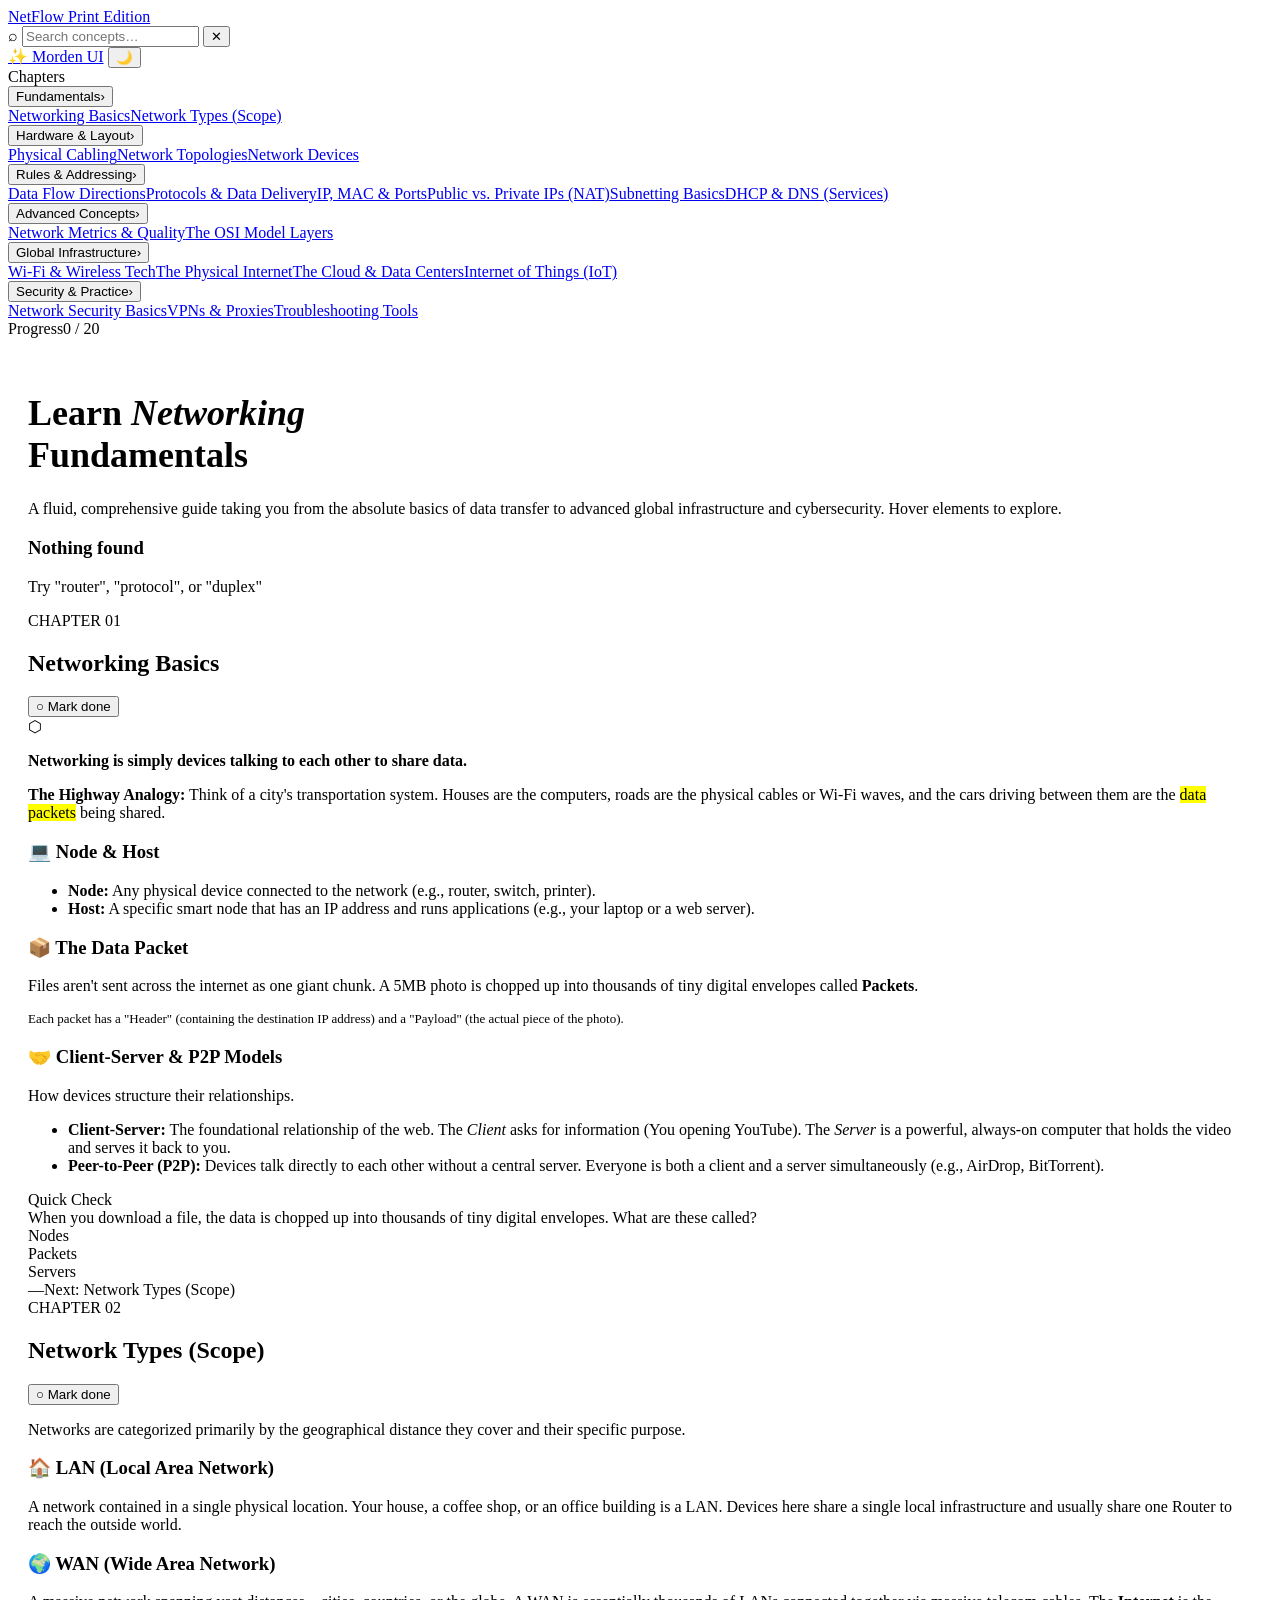
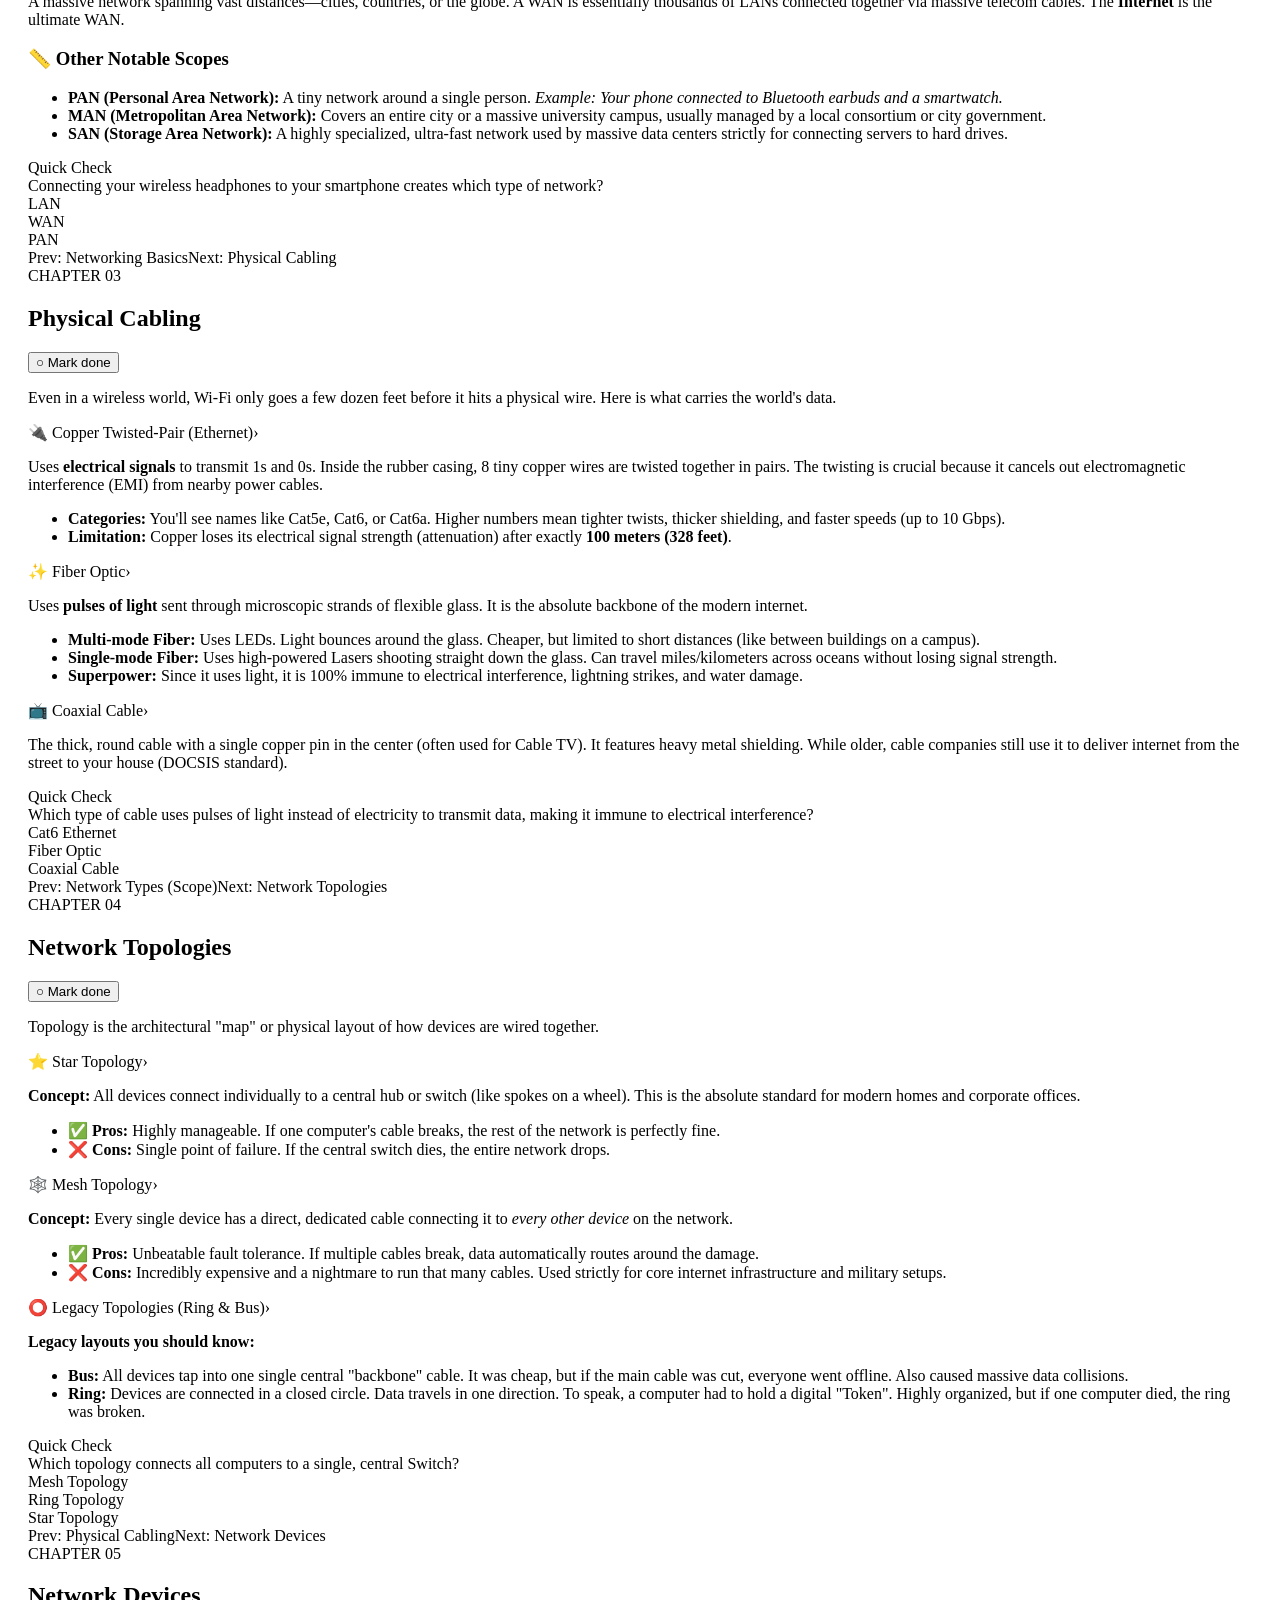
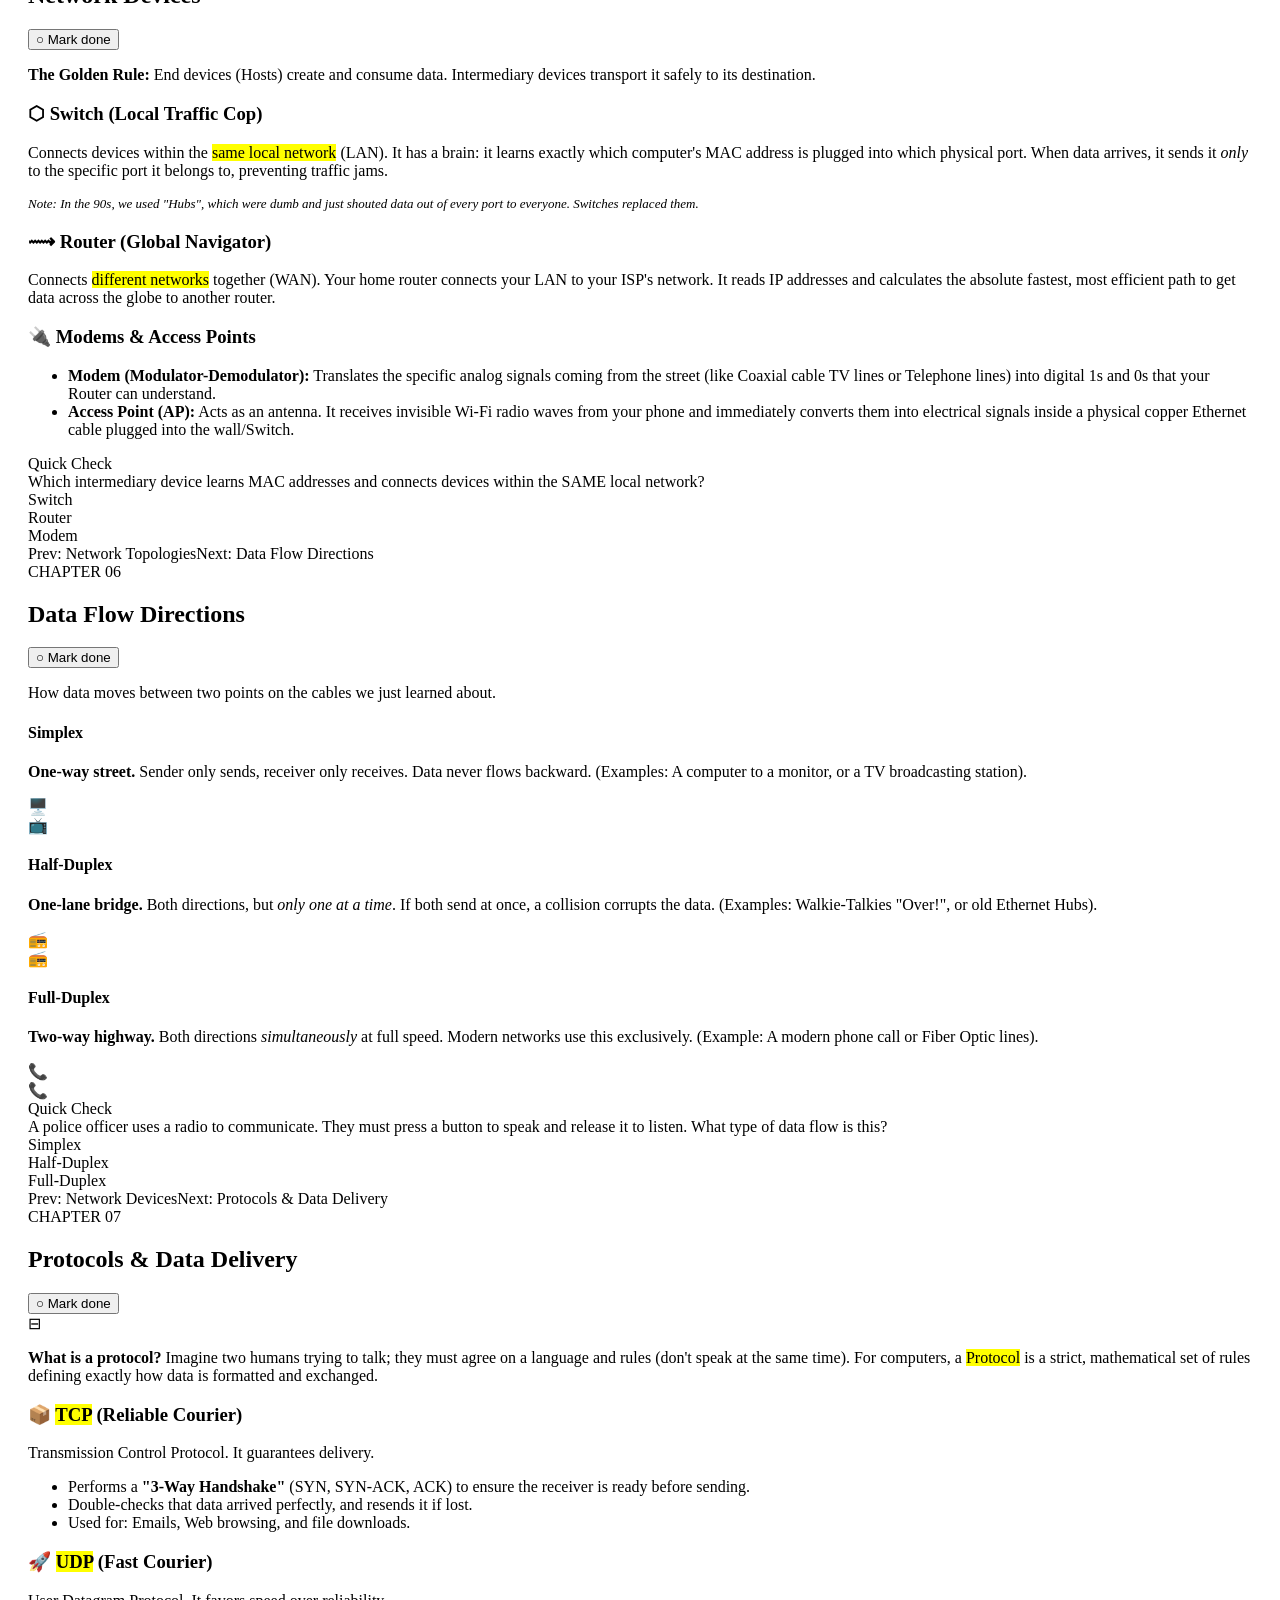
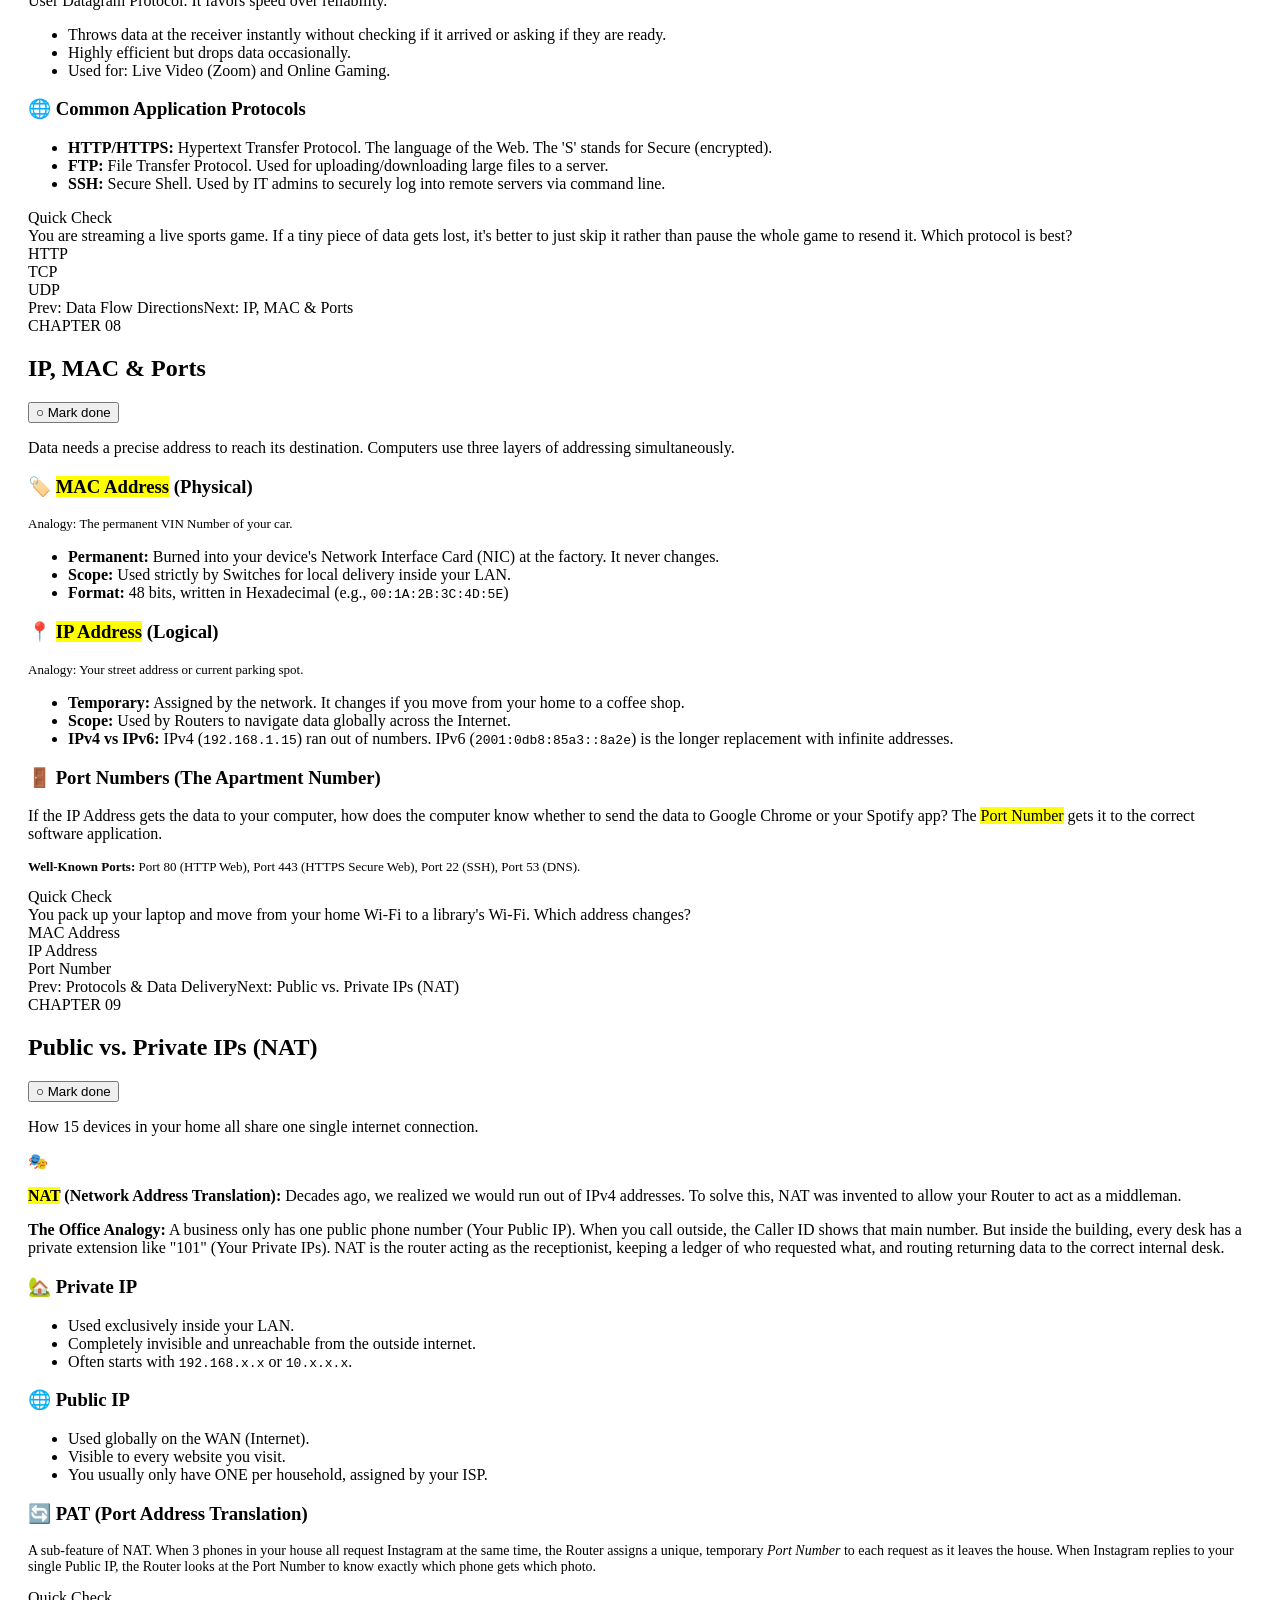
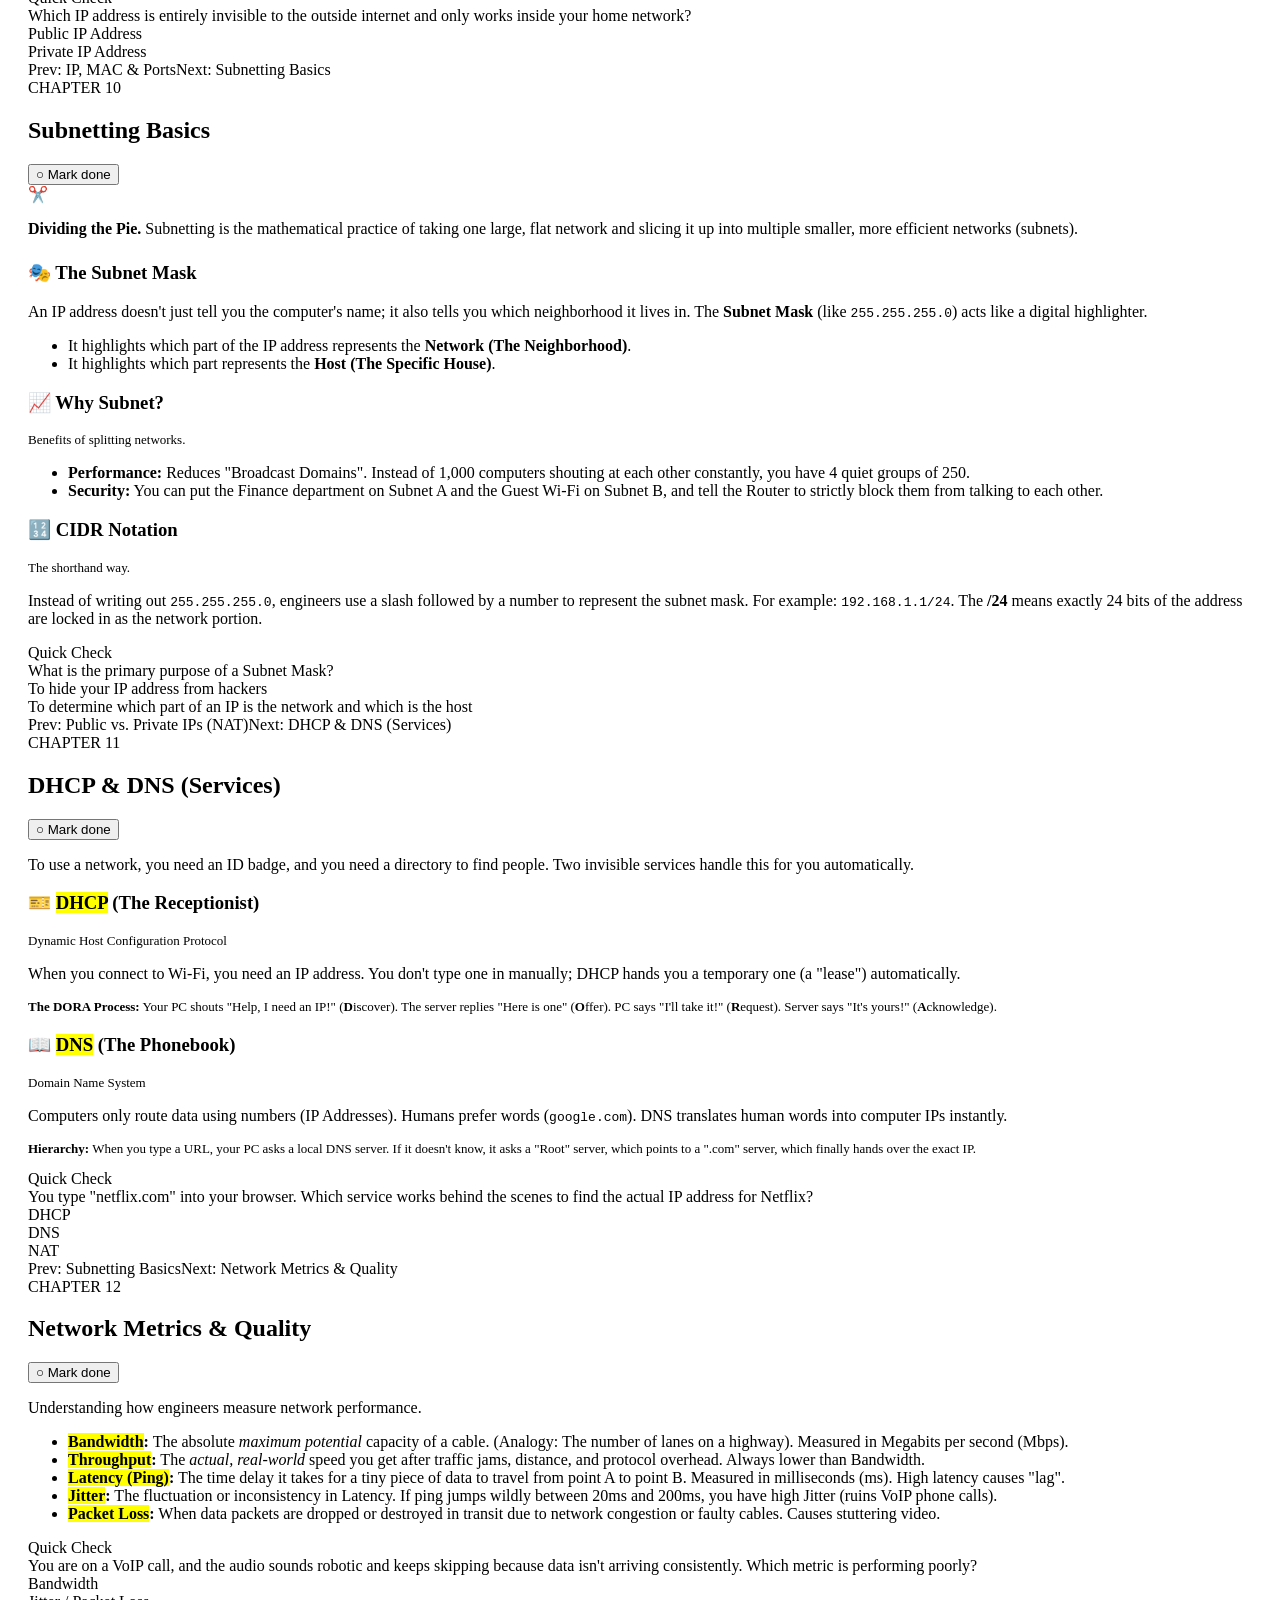
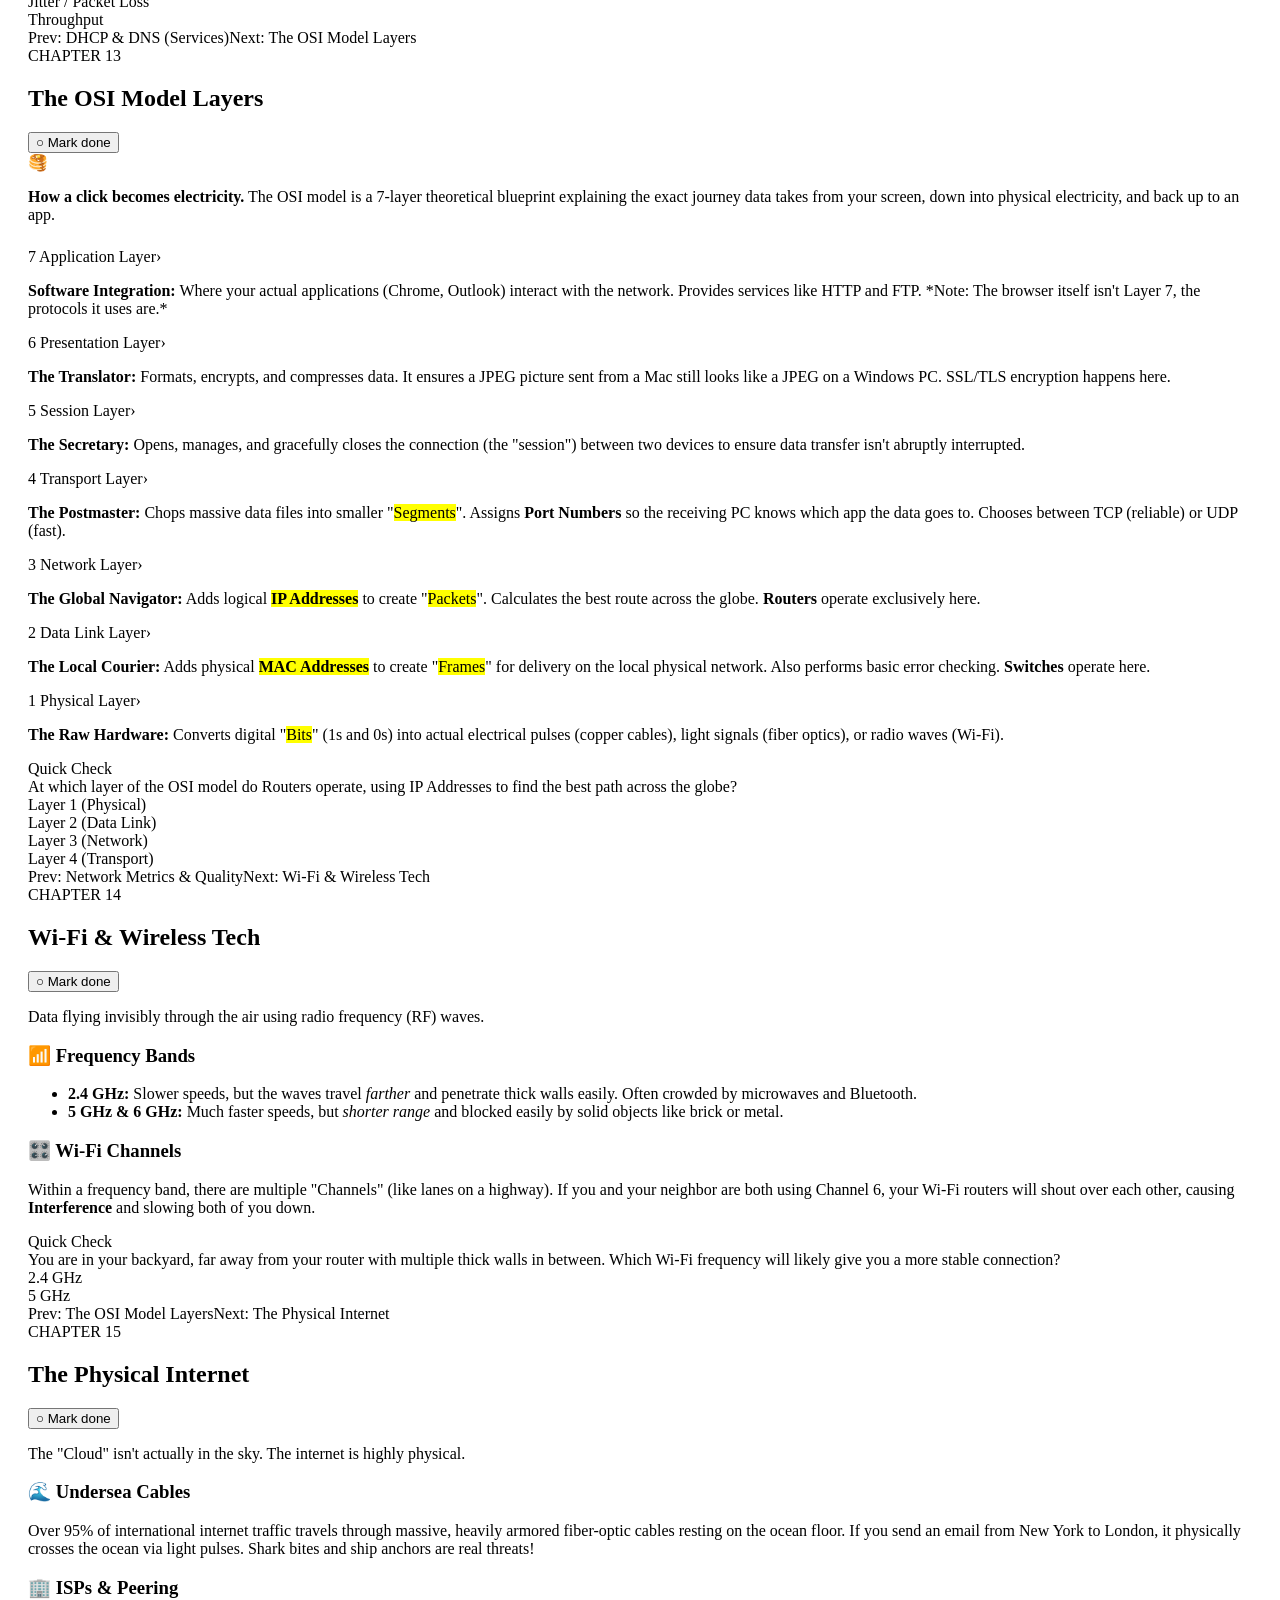
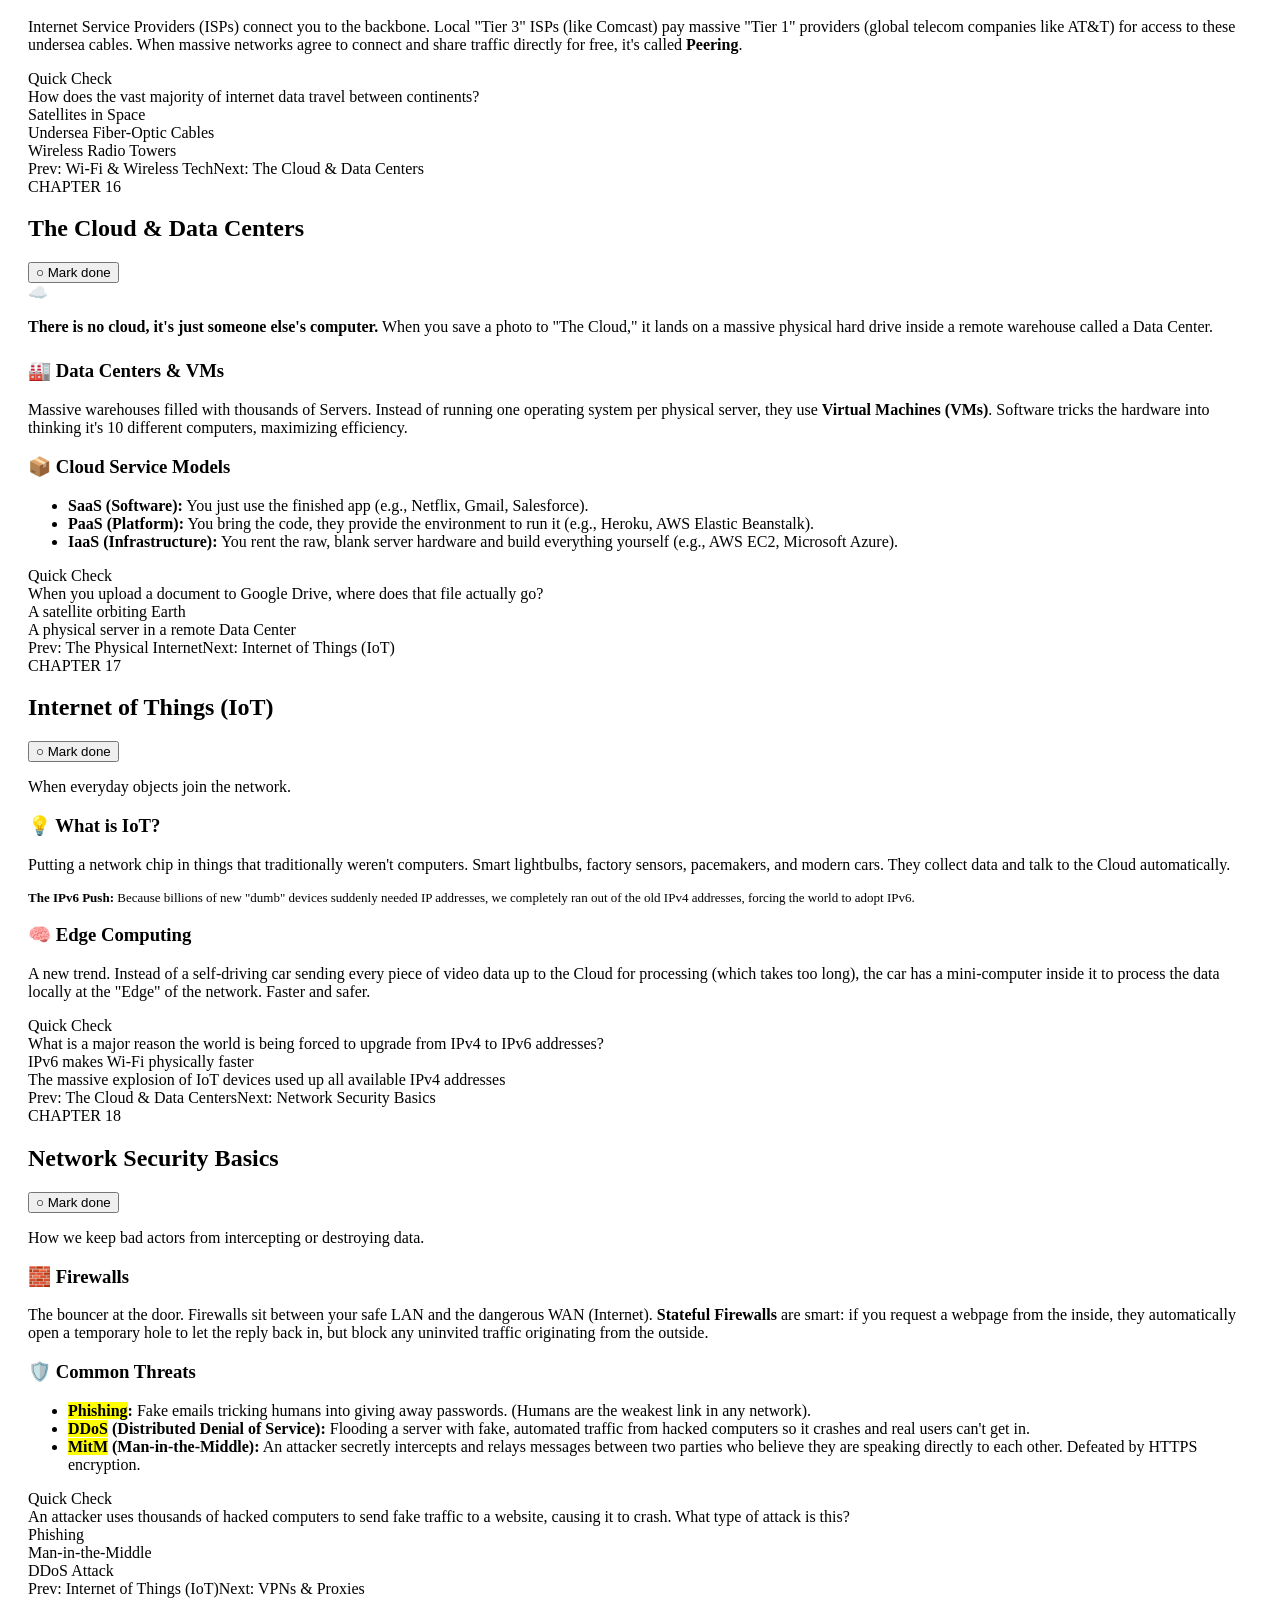
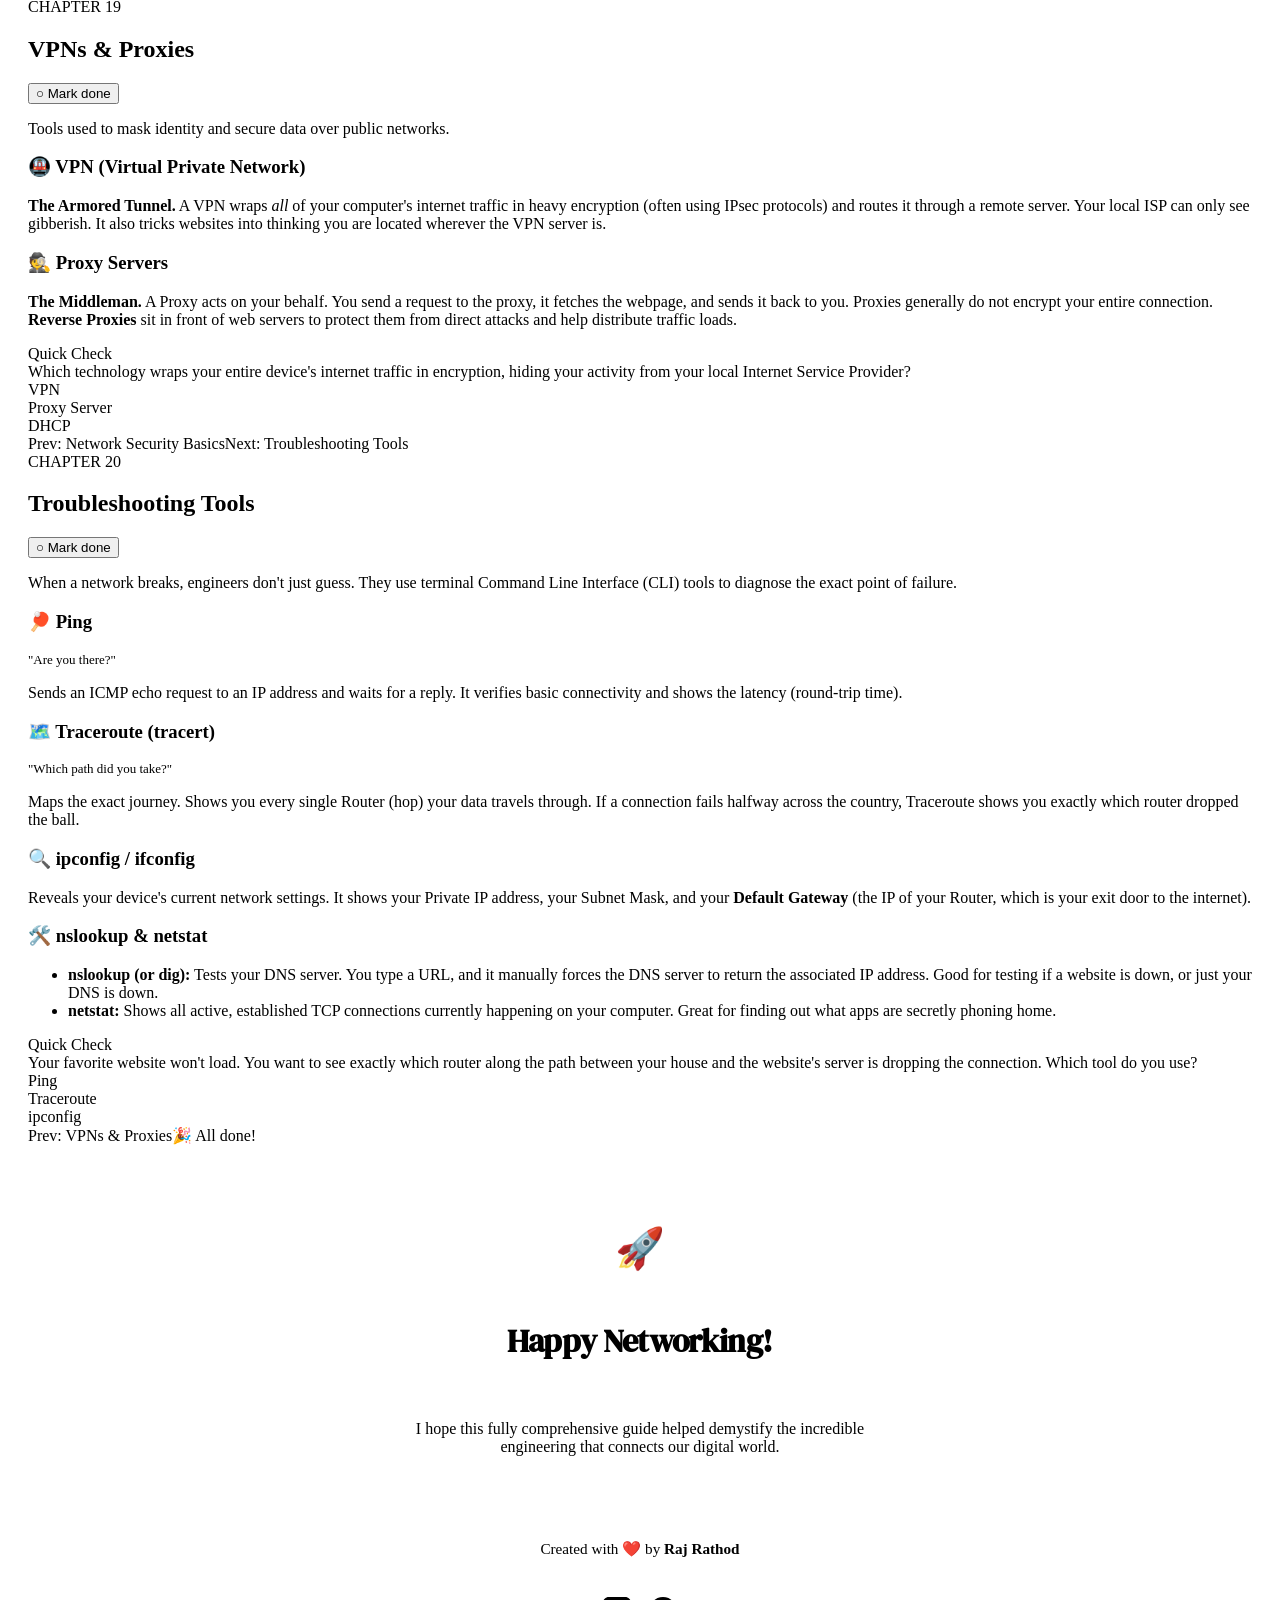
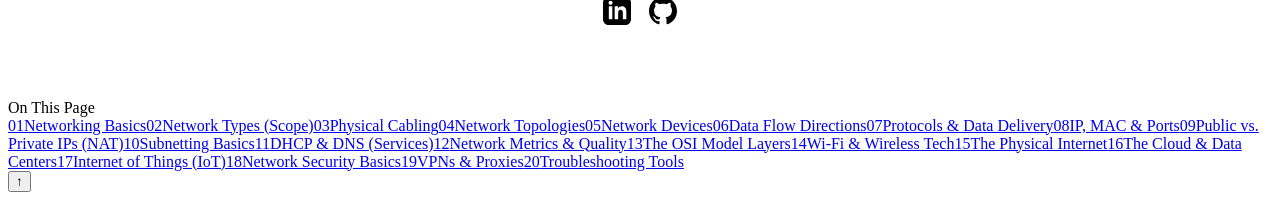
==== commit 850b1cc9: "Update print-mode.html" ====
--- a/print-mode.html
+++ b/print-mode.html
@@ -7,259 +7,7 @@
     <link rel="preconnect" href="https://fonts.googleapis.com">
     <link href="https://fonts.googleapis.com/css2?family=DM+Sans:wght@400;500;600;700&family=DM+Serif+Display&display=swap" rel="stylesheet">
     <style>
-        /* ==========================================
-           TACTILE / PRINT MODE CSS
-           ========================================== */
-        * { box-sizing: border-box; margin: 0; padding: 0; }
-
-        :root {
-            /* Paper & Ink Theme */
-            --bg: #f4f0eb; /* Rough paper off-white */
-            --surface: #ffffff;
-            --surface2: #e8e4db;
-            --border: #1a1a1a; /* Heavy ink border */
-            --text: #1a1a1a;
-            --text2: #4a4a4a;
-            --text3: #6a6a6a;
-
-            /* Earthy / Tactile Accents */
-            --accent: #d95c50; /* Terracotta red */
-            --accent-bg: #fceceb;
-            --accent-text: #8a2b22;
-
-            --teal: #2f7a62; --teal-bg: #e1f0ec;
-            --amber: #b87311; --amber-bg: #fdf3e1;
-            --red: #c93a3a; --red-bg: #fcebeb;
-
-            --r: 0px; /* Sharp corners */
-            --r-sm: 0px;
-            --nav-h: 68px; /* Height of top nav */
-            --hard-shadow: 4px 4px 0px var(--border);
-            --hard-shadow-hover: 2px 2px 0px var(--border);
-        }
-
-        /* Dark Mode (Blueprint / Blueprint Inverted) */
-        [data-theme="dark"] {
-            --bg: #161616;
-            --surface: #222222;
-            --surface2: #2a2a2a;
-            --border: #e0e0e0;
-            --text: #f0f0f0;
-            --text2: #b0b0b0;
-            --text3: #808080;
-            --accent: #e87a6f;
-            --accent-bg: #3a1c1a;
-            --accent-text: #fceceb;
-            --teal: #4db393; --teal-bg: #123328;
-            --amber: #e69d35; --amber-bg: #3b2304;
-            --red: #e85a5a; --red-bg: #3d1010;
-        }
-
-        body {
-            font-family: 'DM Sans', system-ui, sans-serif;
-            background: var(--bg);
-            color: var(--text);
-            font-size: 15px;
-            line-height: 1.6;
-            -webkit-font-smoothing: antialiased;
-            overflow-y: scroll;
-        }
-
-        /* ==========================================
-           GLOBAL LAYOUT (TOP NAV + 3 COLUMNS)
-           ========================================== */
-        .layout-wrapper { display: flex; flex-direction: column; min-height: 100vh; }
-
-        /* Sticky Top Nav */
-        .top-nav { position: sticky; top: 0; z-index: 1000; display: flex; justify-content: space-between; align-items: center; padding: 0 30px; height: var(--nav-h); background: var(--surface); border-bottom: 2px solid var(--border); box-shadow: 0 4px 0 var(--border); }
-
-        .brand { font-family: 'DM Serif Display', serif; font-size: 26px; color: var(--text); text-decoration: none; display: flex; align-items: baseline; gap: 8px;}
-        .brand span { color: var(--accent); }
-        .brand-sub { font-family: 'DM Sans', sans-serif; font-size: 10px; font-weight: 700; text-transform: uppercase; letter-spacing: 0.1em; color: var(--text3); margin-bottom: 5px; }
-
-        /* Search Bar in Header */
-        .sw { display: flex; align-items: center; gap: 10px; background: var(--surface2); border: 2px solid var(--border); padding: 8px 16px; width: 400px; box-shadow: 2px 2px 0 var(--border); transition: 0.2s; }
-        .sw:focus-within { background: var(--surface); transform: translate(-2px, -2px); box-shadow: var(--hard-shadow); }
-        .si { font-weight: bold; color: var(--text3); }
-        #sInput { border: none; background: transparent; outline: none; color: var(--text); width: 100%; font-size: 15px; font-weight: 500; font-family: inherit; }
-        #sClear { background: transparent; border: none; font-weight: bold; cursor: pointer; opacity: 0; pointer-events: none; transition: 0.2s; color: var(--border); }
-        #sClear.on { opacity: 1; pointer-events: all; }
-
-        /* Nav Buttons */
-        .nav-actions { display: flex; gap: 12px; }
-        .neo-btn { background: var(--surface); border: 2px solid var(--border); color: var(--text); padding: 8px 16px; cursor: pointer; font-size: 13px; font-weight: 700; text-transform: uppercase; letter-spacing: 0.05em; text-decoration: none; box-shadow: 2px 2px 0 var(--border); transition: all 0.1s; display: inline-flex; align-items: center; justify-content: center; }
-        .neo-btn:hover { background: var(--surface2); transform: translate(1px, 1px); box-shadow: 1px 1px 0 var(--border); }
-        .neo-btn:active { transform: translate(2px, 2px); box-shadow: none; }
-
-        /* 3-Column Grid - INCREASED MAX WIDTH FOR LAPTOPS */
-        .app { display: grid; grid-template-columns: 280px 1fr 280px; max-width: 1650px; margin: 0 auto; width: 100%; background: var(--bg); flex: 1; align-items: start; border-left: 2px solid var(--border); border-right: 2px solid var(--border); }
-
-        /* Sidebars */
-        .sidebar { position: sticky; top: var(--nav-h); height: calc(100vh - var(--nav-h)); overflow-y: auto; padding: 30px 20px; background: var(--surface); display: flex; flex-direction: column;}
-        .sidebar::-webkit-scrollbar { width: 4px; }
-        .sidebar::-webkit-scrollbar-thumb { background: var(--border); }
-        .ls { border-right: 2px solid var(--border); }
-        .rs { border-left: 2px solid var(--border); }
-
-        .sb-title { font-size: 11px; font-weight: 700; color: var(--text3); text-transform: uppercase; letter-spacing: 0.15em; margin-bottom: 15px; border-bottom: 2px solid var(--text); padding-bottom: 5px;}
-
-        /* Nav Tree (Left Sidebar) */
-        .nf { margin-bottom: 8px; }
-        .nf .fb { width: 100%; text-align: left; padding: 10px 15px; background: var(--surface2); border: 2px solid var(--border); font-size: 11px; font-weight: 700; color: var(--text); text-transform: uppercase; letter-spacing: 0.05em; cursor: pointer; display: flex; justify-content: space-between; box-shadow: 2px 2px 0 var(--border); transition: 0.1s; margin-bottom: 5px;}
-        .nf .fb:hover { transform: translate(1px, 1px); box-shadow: 1px 1px 0 var(--border); }
-        .nf .fa { transition: transform 0.2s; font-weight: bold; }
-        .nf.open .fa { transform: rotate(90deg); color: var(--accent); }
-        .nf .fi { display: none; padding: 5px 5px 5px 15px; border-left: 2px dashed var(--border); margin-left: 10px; }
-        .nf .fb.open + .fi { display: block; }
-
-        .ni { display: block; padding: 6px 10px; margin-bottom: 4px; color: var(--text2); font-size: 13px; font-weight: 500; text-decoration: none; transition: 0.1s; border: 2px solid transparent; }
-        .ni:hover { background: var(--surface2); color: var(--text); border: 2px solid var(--border); }
-        .ni.active, .ni.cur { background: var(--accent-bg); color: var(--accent-text); border: 2px solid var(--accent); font-weight: 600; box-shadow: 2px 2px 0 var(--accent); }
-
-        /* Progress Box */
-        .sb-prog { padding: 20px 0 0 0; border-top: 2px dashed var(--border); margin-top: auto; }
-        .sp-label { display: flex; justify-content: space-between; font-size: 11px; font-weight: 700; text-transform: uppercase; color: var(--text); margin-bottom: 10px; }
-        .sp-trk { height: 12px; border: 2px solid var(--border); background: var(--surface); width: 100%; }
-        #pFill { height: 100%; background: var(--accent); width: 0%; transition: width 0.4s ease; border-right: 2px solid var(--border); }
-
-        /* Right Sidebar (Outline) */
-        .oli { display: block; padding: 6px 0; font-size: 13px; color: var(--text2); text-decoration: none; font-weight: 500; border-bottom: 1px dashed var(--border); transition: 0.2s; }
-        .oli:hover { color: var(--accent); padding-left: 5px; }
-        .oli.cur { color: var(--accent); font-weight: 700; padding-left: 5px; }
-        .oln { opacity: 0.5; margin-right: 8px; font-family: monospace; }
-
-        /* ==========================================
-           MAIN CONTENT AREA
-           ========================================== */
-        .main { padding: 50px 80px; max-width: 100%; min-width: 0; }
-        .pi { margin-bottom: 50px; padding-bottom: 30px; border-bottom: 4px solid var(--border); }
-        .pi h1 { font-family: 'DM Serif Display', serif; font-size: 46px; line-height: 1.1; color: var(--text); margin-bottom: 15px; }
-        .pi em { color: var(--accent); font-style: normal; text-decoration: underline; text-decoration-thickness: 3px; text-underline-offset: 6px; }
-        .pi p { color: var(--text2); font-size: 18px; max-width: 700px; font-weight: 500; }
-
-        #noRes { display: none; text-align: center; padding: 40px; background: var(--surface2); border: 2px dashed var(--border); font-weight: bold; margin-bottom: 30px; }
-        #noRes.show { display: block; }
-
-        /* Chapters */
-        .chapter { margin-bottom: 60px; padding-bottom: 50px; border-bottom: 2px solid var(--border); opacity: 0; transform: translateY(10px); transition: opacity 0.5s, transform 0.5s; }
-        .chapter.vis { opacity: 1; transform: translateY(0); }
-
-        .ch { display: flex; justify-content: space-between; align-items: flex-end; margin-bottom: 25px; border-bottom: 2px solid var(--text); padding-bottom: 15px; gap: 20px;}
-        .chl h2 { font-family: 'DM Serif Display', serif; font-size: 32px; color: var(--text); line-height: 1.2;}
-        .chn { font-size: 12px; font-weight: 700; color: var(--accent); letter-spacing: 0.05em; display: block; margin-bottom: 5px; }
-
-        /* Mark Done Button */
-        .db { background: var(--surface); border: 2px solid var(--border); padding: 8px 16px; color: var(--text); font-size: 12px; font-weight: 700; text-transform: uppercase; letter-spacing: 0.1em; cursor: pointer; transition: 0.1s; box-shadow: var(--hard-shadow); display: flex; align-items: center; gap: 8px; white-space: nowrap;}
-        .db:hover { transform: translate(2px, 2px); box-shadow: var(--hard-shadow-hover); background: var(--surface2); }
-        .db.mk { background: var(--accent); color: var(--surface); box-shadow: var(--hard-shadow); }
-        .db.mk:hover { transform: translate(2px, 2px); box-shadow: var(--hard-shadow-hover); }
-
-        .soft { color: var(--text2); margin-bottom: 25px; font-size: 16px; font-weight: 500; }
-
-        /* Panels */
-        .g2 { display: grid; grid-template-columns: 1fr 1fr; gap: 24px; margin-bottom: 24px; }
-        @media(max-width: 1100px) { .g2 { grid-template-columns: 1fr; } }
-
-        .pnl, .co { background: var(--surface); border: 2px solid var(--border); padding: 24px; box-shadow: var(--hard-shadow); }
-        .pnl h3 { font-family: 'DM Serif Display', serif; font-size: 22px; color: var(--text); margin-bottom: 12px; display: flex; align-items: center; gap: 10px; border-bottom: 1px dashed var(--border); padding-bottom: 8px; }
-        .ai { font-size: 18px; filter: grayscale(100%) contrast(200%); }
-        .pnl p, .pnl li, .co p { font-size: 15px; color: var(--text); margin-bottom: 8px;}
-        .cl { padding-left: 20px; margin-top: 12px; }
-        .cl li { margin-bottom: 8px; }
-        .cl li::marker { font-weight: bold; color: var(--accent); }
-        mark { background: transparent; border: 2px solid var(--accent); color: var(--text); padding: 0 4px; font-weight: 600; box-shadow: 2px 2px 0 var(--accent); }
-
-        /* Callout */
-        .co { display: flex; gap: 20px; background: var(--surface2); align-items: flex-start;}
-        .co-ico { font-size: 28px; filter: grayscale(100%); margin-top: 2px;}
-
-        /* Accordions */
-        .acc { border: 2px solid var(--border); background: var(--surface); margin-bottom: 24px; box-shadow: var(--hard-shadow); }
-        .aci { border-bottom: 2px solid var(--border); }
-        .aci:last-child { border-bottom: none; }
-        .ach { padding: 18px 24px; cursor: pointer; font-weight: 700; font-size: 16px; display: flex; justify-content: space-between; align-items: center; background: var(--surface); transition: background 0.2s; }
-        .ach:hover { background: var(--surface2); }
-        .aar { color: var(--text); transition: 0.2s; font-size: 20px; font-weight: bold; }
-        .aci.open .aar { transform: rotate(90deg); color: var(--accent); }
-        .acb { max-height: 0; overflow: hidden; transition: max-height 0.3s cubic-bezier(0, 1, 0, 1); padding: 0 24px; opacity: 0; background: var(--bg); }
-        .aci.open .acb { max-height: 1000px; padding-bottom: 24px; opacity: 1; transition: max-height 0.5s ease, opacity 0.5s ease; border-top: 1px dashed var(--border); padding-top: 15px; }
-        .acb p { margin-bottom: 10px; font-size: 15px; color: var(--text); }
-        .acb ul { padding-left: 20px; }
-        .acb li { margin-bottom: 8px; font-size: 15px; color: var(--text); }
-        .acb li::marker { font-weight: bold; color: var(--accent); }
-
-        /* Quiz */
-        .qw { border: 2px solid var(--border); background: var(--surface); margin-top: 40px; box-shadow: var(--hard-shadow); position: relative; }
-        .qt { padding: 8px 16px; background: var(--border); font-size: 11px; font-weight: 700; color: var(--surface); text-transform: uppercase; letter-spacing: 0.1em; display: inline-block; position: absolute; top: -14px; left: 20px; }
-        .qpan { padding: 30px 24px 24px; }
-        .qq { font-family: 'DM Serif Display', serif; font-size: 20px; color: var(--text); margin-bottom: 20px; }
-        .qo-wrap { display: flex; flex-direction: column; gap: 10px; }
-        .qo { padding: 14px 20px; border: 2px solid var(--border); cursor: pointer; font-size: 15px; font-weight: 600; color: var(--text); background: var(--surface); transition: 0.1s; }
-        .qo:hover { background: var(--surface2); transform: translate(2px, 2px); box-shadow: 2px 2px 0 var(--border); }
-        .qo.ok { background: var(--teal); border-color: var(--border); color: var(--surface); }
-        .qo.ng { background: var(--red); border-color: var(--border); color: var(--surface); text-decoration: line-through; }
-        .qfb { display: none; margin-top: 20px; padding: 16px 20px; border: 2px dashed var(--border); font-weight: 600; font-size: 15px; }
-        .qfb.show { display: block; }
-        .qf-ok { background: var(--teal-bg); }
-        .qf-ng { background: var(--red-bg); }
-
-        /* Chapter Navigation */
-        .cnav { display: flex; justify-content: space-between; margin-top: 40px; }
-        .cnb { padding: 12px 24px; border: 2px solid var(--border); font-size: 13px; font-weight: 700; color: var(--text); text-transform: uppercase; letter-spacing: 0.1em; cursor: pointer; background: var(--surface); transition: 0.1s; text-decoration: none; box-shadow: var(--hard-shadow); }
-        .cnb:hover { transform: translate(2px, 2px); box-shadow: var(--hard-shadow-hover); background: var(--surface2); }
-        .cnb.next { background: var(--border); color: var(--surface); }
-        .cnb.next:hover { background: var(--text2); }
-        .cnb.ghost { opacity: 0; pointer-events: none; }
-
-        /* Flow specific UI */
-        .flg { display: grid; grid-template-columns: repeat(3, 1fr); gap: 20px; margin-bottom: 20px; }
-        @media(max-width: 1100px) { .flg { grid-template-columns: 1fr; } }
-        .flr { background: var(--surface); border: 2px solid var(--border); padding: 20px; box-shadow: var(--hard-shadow); }
-        .fli h4 { font-family: 'DM Serif Display', serif; font-size: 18px; color: var(--text); margin-bottom: 8px; border-bottom: 1px dashed var(--border); padding-bottom: 5px; }
-        .fli p { font-size: 15px; color: var(--text); }
-        .flv { display: flex; align-items: center; justify-content: center; gap: 10px; margin-top: 20px; height: 30px; filter: grayscale(100%); }
-        .fn { font-size: 24px; }
-        .fp { flex: 1; display: flex; flex-direction: column; gap: 8px; }
-        .pl { height: 4px; background: var(--surface2); border: 1px solid var(--border); position: relative; overflow: hidden;}
-        .pd { position: absolute; top: 0; width: 30%; height: 100%; background: var(--text); }
-        .pdr { animation: moveR 1.5s linear infinite; }
-        .pdl { animation: moveL 1.5s linear infinite; }
-        .pdb { animation: moveB 3s linear infinite; }
-        @keyframes moveR { 0% { left: -30%; } 100% { left: 100%; } }
-        @keyframes moveL { 0% { right: -30%; } 100% { right: 100%; } }
-        @keyframes moveB { 0% { left: -30%; } 45% { left: 100%; } 50% { left: 100%; } 95% { left: -30%; } 100% { left: -30%; } }
-
-        /* Global loader */
-        #ldr { position: fixed; inset: 0; background: var(--bg); z-index: 99999; display: flex; flex-direction: column; align-items: center; justify-content: center; transition: opacity 0.5s ease; border: 10px solid var(--border); }
-        #ldr.out { opacity: 0; pointer-events: none; }
-        .ldr-brand { font-family: 'DM Serif Display', serif; font-size: 48px; color: var(--text); margin-bottom: 10px;}
-        .ldr-brand span { color: var(--accent); }
-        .ldr-sub { font-size: 12px; font-weight: bold; color: var(--text3); text-transform: uppercase; letter-spacing: 0.2em; border-top: 2px solid var(--border); padding-top: 10px;}
-
-        /* Top scroll progress */
-        #sProgress { position: fixed; top: var(--nav-h); left: 0; height: 4px; background: var(--accent); z-index: 999; width: 0%; transition: width 0.1s linear; }
-
-        /* FAB */
-        #fabTop { position: fixed; bottom: 30px; right: 30px; background: var(--surface); border: 2px solid var(--border); width: 50px; height: 50px; display: flex; align-items: center; justify-content: center; cursor: pointer; opacity: 0; pointer-events: none; transition: 0.2s; box-shadow: var(--hard-shadow); color: var(--text); z-index: 900; font-weight: bold; font-size: 20px;}
-        #fabTop.on { opacity: 1; pointer-events: all; }
-        #fabTop:hover { transform: translate(2px, 2px); box-shadow: var(--hard-shadow-hover); background: var(--surface2); }
-
-        /* ==========================================
-           RESPONSIVE DESIGN
-           ========================================== */
-        /* Tablet/Small Laptop */
-        @media (max-width: 1300px) {
-            .app { grid-template-columns: 260px 1fr; }
-            .rs { display: none; } /* Hide outline sidebar to give center column maximum space */
-            .main { padding: 40px 50px; }
-        }
-
-        /* Mobile */
-        @media (max-width: 850px) {
-            .top-nav { flex-wrap: wrap; height: auto; padding: 15px 20px; gap: 15px; }
-            .sw { width: 100%; order: 3; } /* Search drops to full width on mobile */
-
-            .app { grid-template-columns: 1fr; border-left: none; border-right: none; }
+       template-columns: 1fr; border-left: none; border-right: none; }
             .sidebar { position: relative; top: 0; height: auto; border-right: none; border-bottom: 2px solid var(--border); padding: 20px; }
 
             .main { padding: 30px 20px; }
